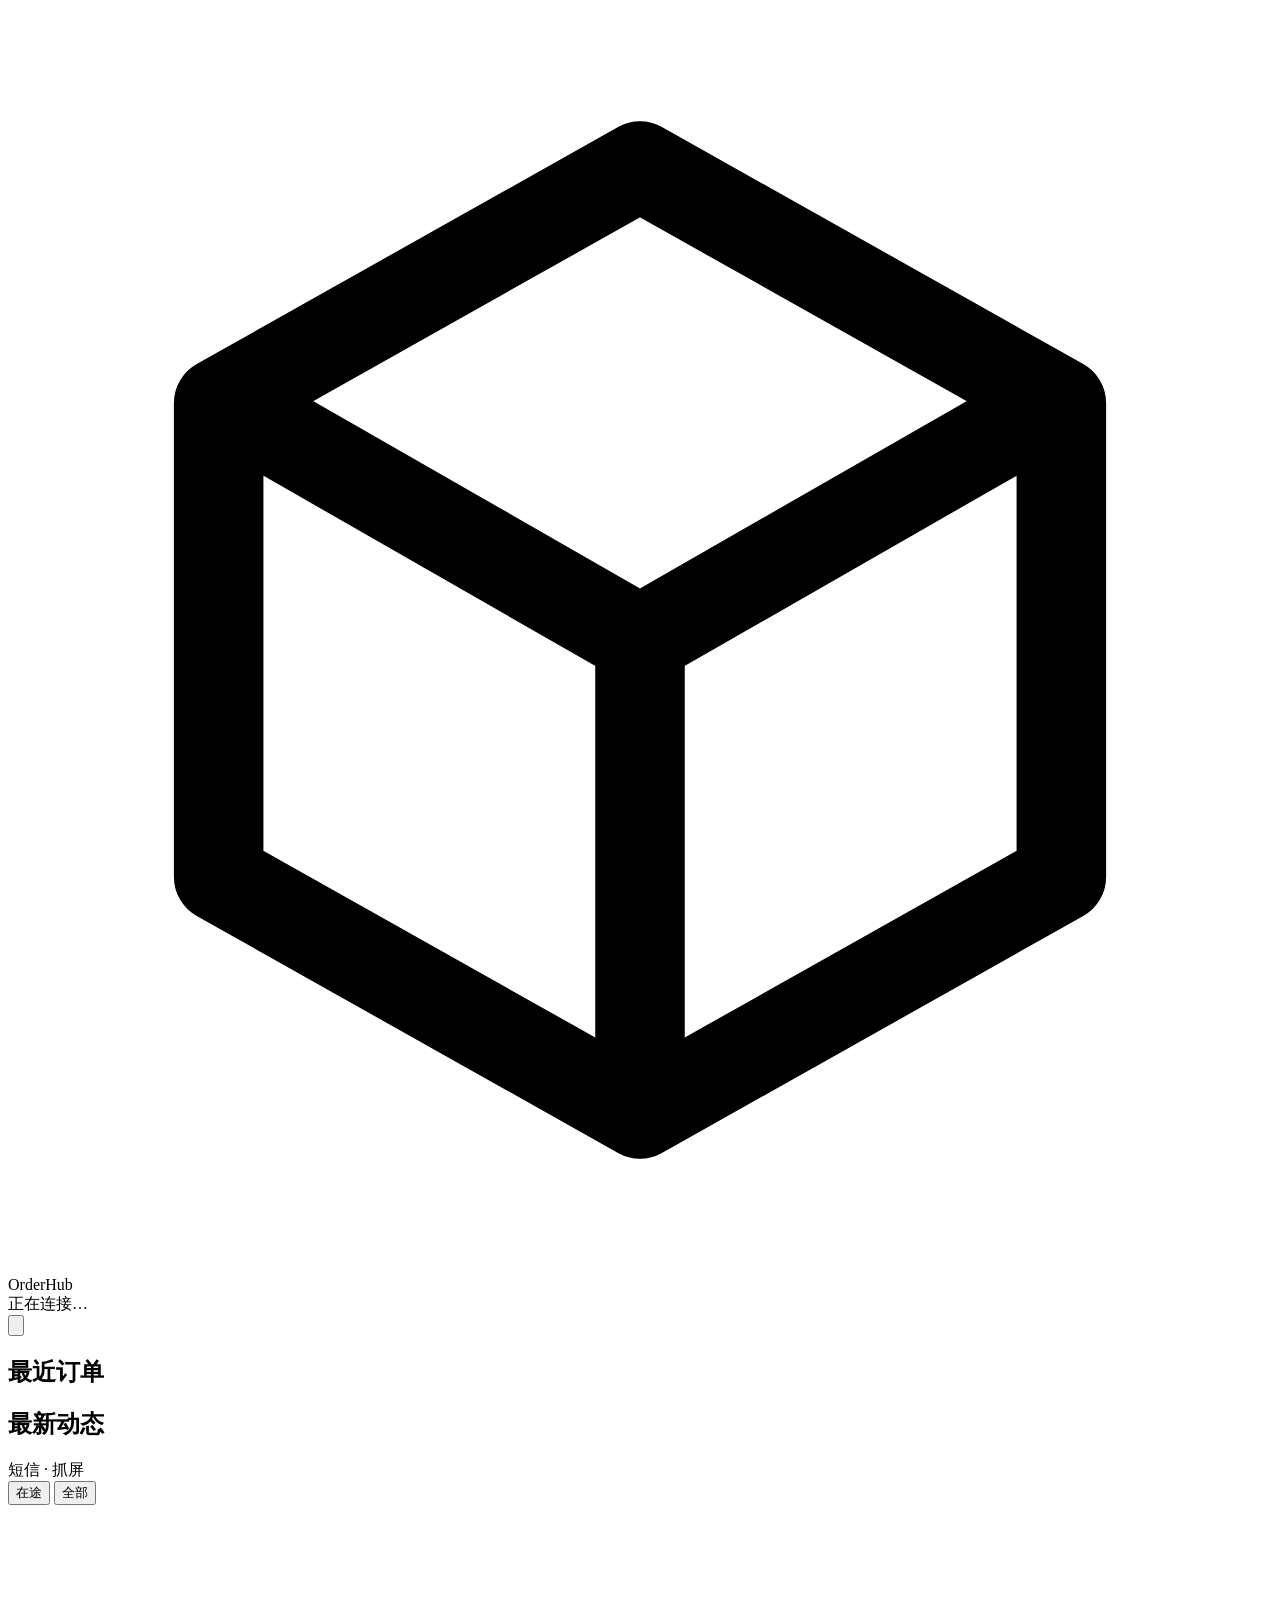
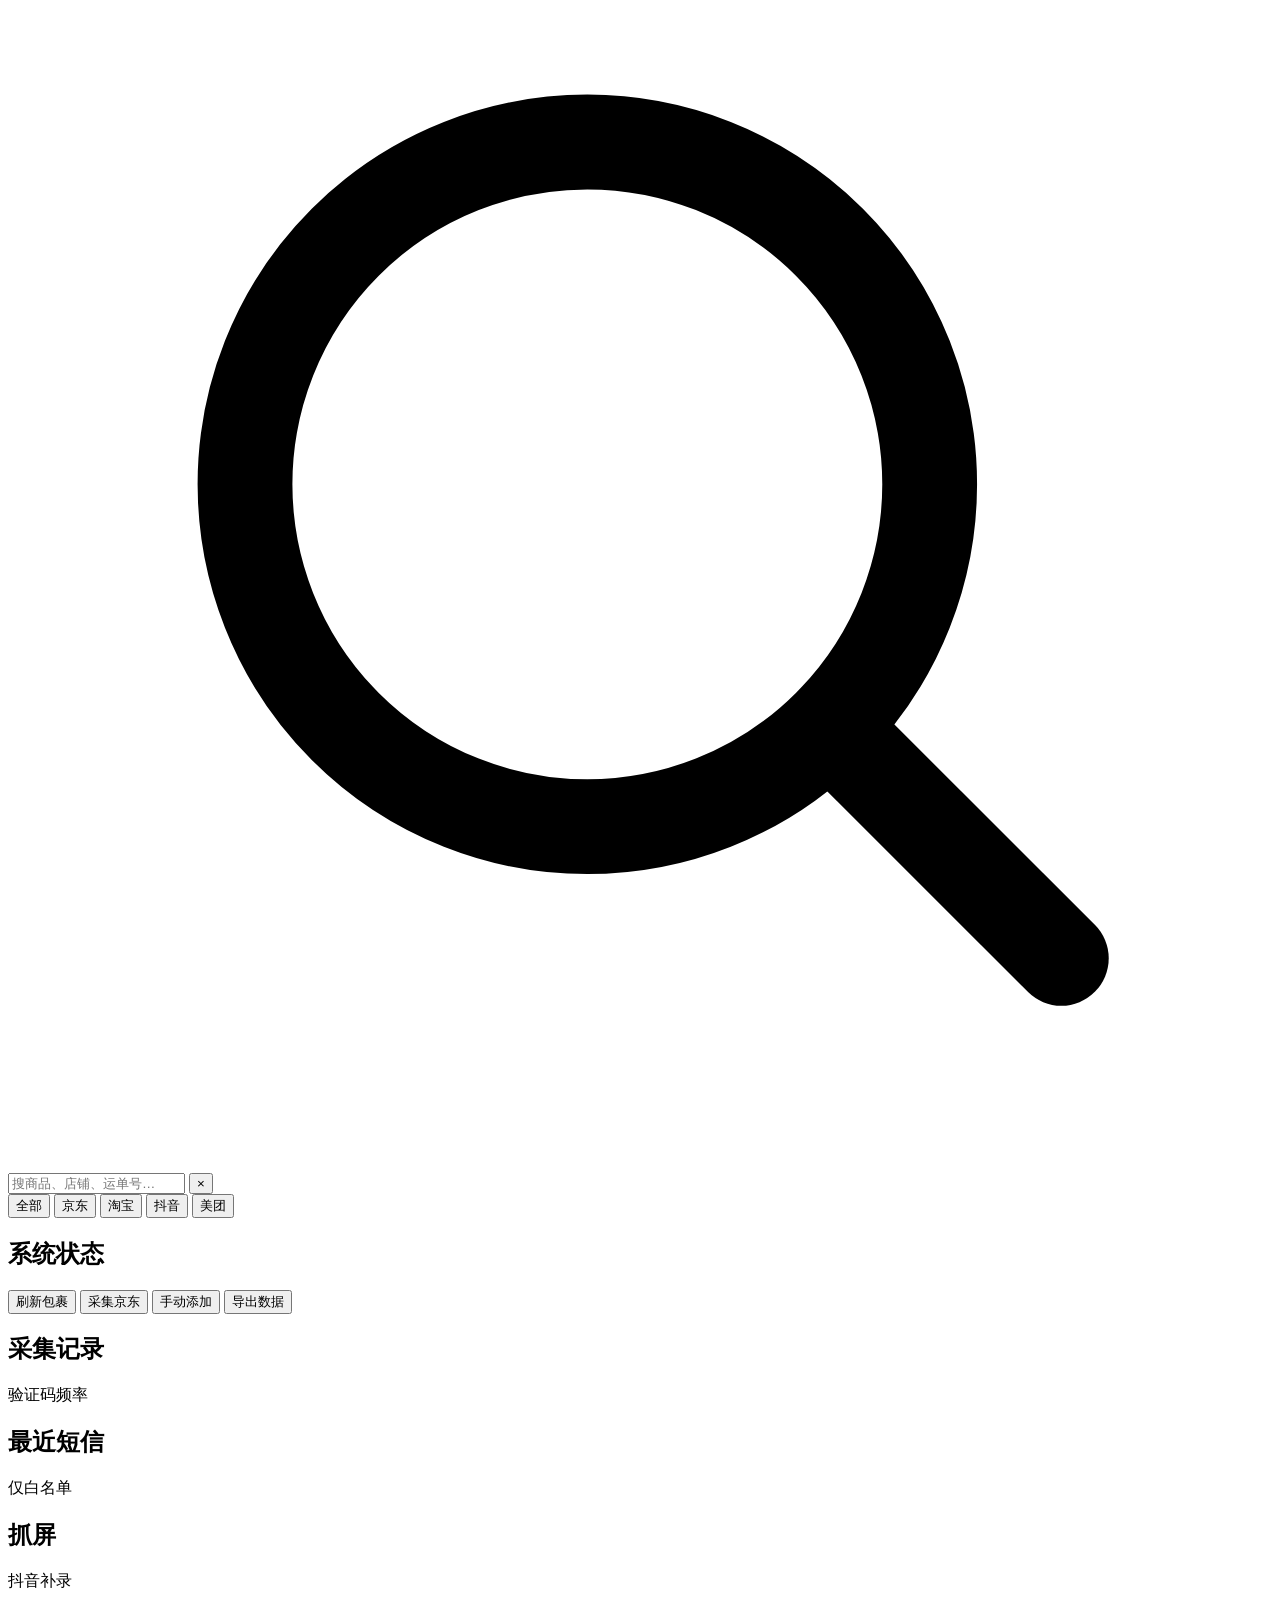
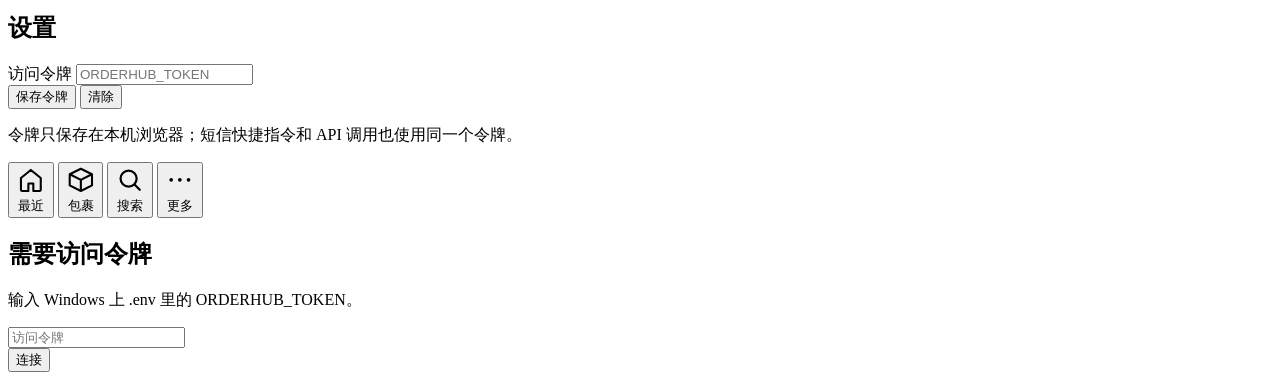
==== web/index.html @ 915c65e1 "Initial OrderHub MVP: SMS/parcel/order hub PWA with JD collector" ====
<!doctype html>
<html lang="zh-CN">
<head>
  <meta charset="utf-8">
  <meta name="viewport" content="width=device-width, initial-scale=1, viewport-fit=cover">
  <meta name="theme-color" content="#0f172a">
  <meta name="apple-mobile-web-app-capable" content="yes">
  <meta name="apple-mobile-web-app-status-bar-style" content="black-translucent">
  <meta name="apple-mobile-web-app-title" content="OrderHub">
  <title>OrderHub · 我的订单</title>
  <link rel="manifest" href="/manifest.webmanifest">
  <link rel="apple-touch-icon" href="/icons/apple-touch-icon.png">
  <link rel="icon" href="/icons/icon.svg" type="image/svg+xml">
  <link rel="stylesheet" href="/styles.css">
</head>
<body>
  <div class="app">
    <header class="topbar">
      <div class="brand">
        <div class="brand-mark" aria-hidden="true">
          <svg viewBox="0 0 24 24" fill="none"><path d="M4 7.5 12 3l8 4.5v9L12 21l-8-4.5v-9Z" stroke="currentColor" stroke-width="1.7" stroke-linejoin="round"/><path d="M4.5 7.7 12 12l7.5-4.3M12 12v8.6" stroke="currentColor" stroke-width="1.7" stroke-linejoin="round"/></svg>
        </div>
        <div>
          <div class="brand-title">OrderHub</div>
          <div class="brand-sub" id="brandSub">正在连接…</div>
        </div>
      </div>
      <button class="icon-btn" id="refreshBtn" title="刷新" aria-label="刷新">
        <svg viewBox="0 0 24 24" fill="none"><path d="M20 11a8 8 0 1 0-2.3 6.3M20 5v6h-6" stroke="currentColor" stroke-width="1.8" stroke-linecap="round" stroke-linejoin="round"/></svg>
      </button>
    </header>

    <main id="main">
      <section class="view" id="view-recent">
        <div class="summary-grid" id="summaryGrid"></div>
        <div class="section-head">
          <h2>最近订单</h2>
          <span class="muted" id="recentHint"></span>
        </div>
        <div id="recentList" class="list"></div>
        <div class="section-head spaced">
          <h2>最新动态</h2>
          <span class="muted">短信 · 抓屏</span>
        </div>
        <div id="recentActivity" class="timeline compact"></div>
      </section>

      <section class="view hidden" id="view-parcels">
        <div class="filter-row" id="parcelFilters">
          <button class="chip active" data-active="1">在途</button>
          <button class="chip" data-active="0">全部</button>
        </div>
        <div id="parcelList" class="list"></div>
      </section>

      <section class="view hidden" id="view-search">
        <div class="searchbox">
          <svg viewBox="0 0 24 24" fill="none" aria-hidden="true"><circle cx="11" cy="11" r="6.5" stroke="currentColor" stroke-width="1.8"/><path d="m16 16 4 4" stroke="currentColor" stroke-width="1.8" stroke-linecap="round"/></svg>
          <input id="searchInput" type="search" inputmode="search" autocomplete="off" placeholder="搜商品、店铺、运单号…">
          <button class="clear-btn hidden" id="clearSearch" aria-label="清空">×</button>
        </div>
        <div class="filter-row" id="platformFilters">
          <button class="chip active" data-platform="">全部</button>
          <button class="chip" data-platform="jd">京东</button>
          <button class="chip" data-platform="taobao">淘宝</button>
          <button class="chip" data-platform="douyin">抖音</button>
          <button class="chip" data-platform="meituan">美团</button>
        </div>
        <div id="searchMeta" class="muted search-meta"></div>
        <div id="searchList" class="list"></div>
      </section>

      <section class="view hidden" id="view-more">
        <div class="panel">
          <div class="panel-head">
            <h2>系统状态</h2>
            <span class="muted" id="versionText"></span>
          </div>
          <div id="healthGrid" class="health-grid"></div>
          <div class="button-row">
            <button class="btn" id="pollParcelsBtn">刷新包裹</button>
            <button class="btn" id="collectJdBtn">采集京东</button>
            <button class="btn" id="manualAddBtn">手动添加</button>
            <button class="btn" id="exportBtn">导出数据</button>
          </div>
        </div>

        <div class="panel">
          <div class="panel-head"><h2>采集记录</h2><span class="muted">验证码频率</span></div>
          <div id="runsList" class="runs"></div>
        </div>

        <div class="panel">
          <div class="panel-head"><h2>最近短信</h2><span class="muted">仅白名单</span></div>
          <div id="smsList" class="timeline"></div>
        </div>

        <div class="panel">
          <div class="panel-head"><h2>抓屏</h2><span class="muted">抖音补录</span></div>
          <div id="captureList" class="list compact-list"></div>
        </div>

        <div class="panel">
          <div class="panel-head"><h2>设置</h2></div>
          <label class="field">
            <span>访问令牌</span>
            <input id="tokenInput" type="password" autocomplete="off" placeholder="ORDERHUB_TOKEN">
          </label>
          <div class="button-row">
            <button class="btn" id="saveTokenBtn">保存令牌</button>
            <button class="btn ghost" id="clearTokenBtn">清除</button>
          </div>
          <p class="muted small">令牌只保存在本机浏览器；短信快捷指令和 API 调用也使用同一个令牌。</p>
        </div>
      </section>
    </main>

    <nav class="tabbar" aria-label="主导航">
      <button class="tab active" data-tab="recent">
        <svg viewBox="0 0 24 24" fill="none"><path d="M4 10.5 12 4l8 6.5V20a1 1 0 0 1-1 1h-5v-6H10v6H5a1 1 0 0 1-1-1v-9.5Z" stroke="currentColor" stroke-width="1.7" stroke-linejoin="round"/></svg>
        <span>最近</span>
      </button>
      <button class="tab" data-tab="parcels">
        <svg viewBox="0 0 24 24" fill="none"><path d="M3 7.5 12 3l9 4.5v9L12 21l-9-4.5v-9Z" stroke="currentColor" stroke-width="1.7" stroke-linejoin="round"/><path d="M3.5 7.7 12 12l8.5-4.3M12 12v9" stroke="currentColor" stroke-width="1.7" stroke-linejoin="round"/></svg>
        <span>包裹</span>
      </button>
      <button class="tab" data-tab="search">
        <svg viewBox="0 0 24 24" fill="none"><circle cx="11" cy="11" r="6.5" stroke="currentColor" stroke-width="1.8"/><path d="m16 16 4 4" stroke="currentColor" stroke-width="1.8" stroke-linecap="round"/></svg>
        <span>搜索</span>
      </button>
      <button class="tab" data-tab="more">
        <svg viewBox="0 0 24 24" fill="none"><circle cx="5" cy="12" r="1.5" fill="currentColor"/><circle cx="12" cy="12" r="1.5" fill="currentColor"/><circle cx="19" cy="12" r="1.5" fill="currentColor"/></svg>
        <span>更多</span>
      </button>
    </nav>
  </div>

  <div class="sheet-backdrop hidden" id="sheetBackdrop"></div>
  <aside class="sheet hidden" id="sheet" role="dialog" aria-modal="true">
    <div class="sheet-handle"></div>
    <div id="sheetContent"></div>
  </aside>

  <div class="modal-backdrop hidden" id="tokenBackdrop">
    <div class="modal">
      <h2>需要访问令牌</h2>
      <p class="muted">输入 Windows 上 .env 里的 ORDERHUB_TOKEN。</p>
      <input id="tokenModalInput" type="password" autocomplete="off" placeholder="访问令牌">
      <div class="button-row">
        <button class="btn" id="tokenModalSave">连接</button>
      </div>
    </div>
  </div>

  <div class="toast hidden" id="toast"></div>
  <script src="/app.js"></script>
</body>
</html>
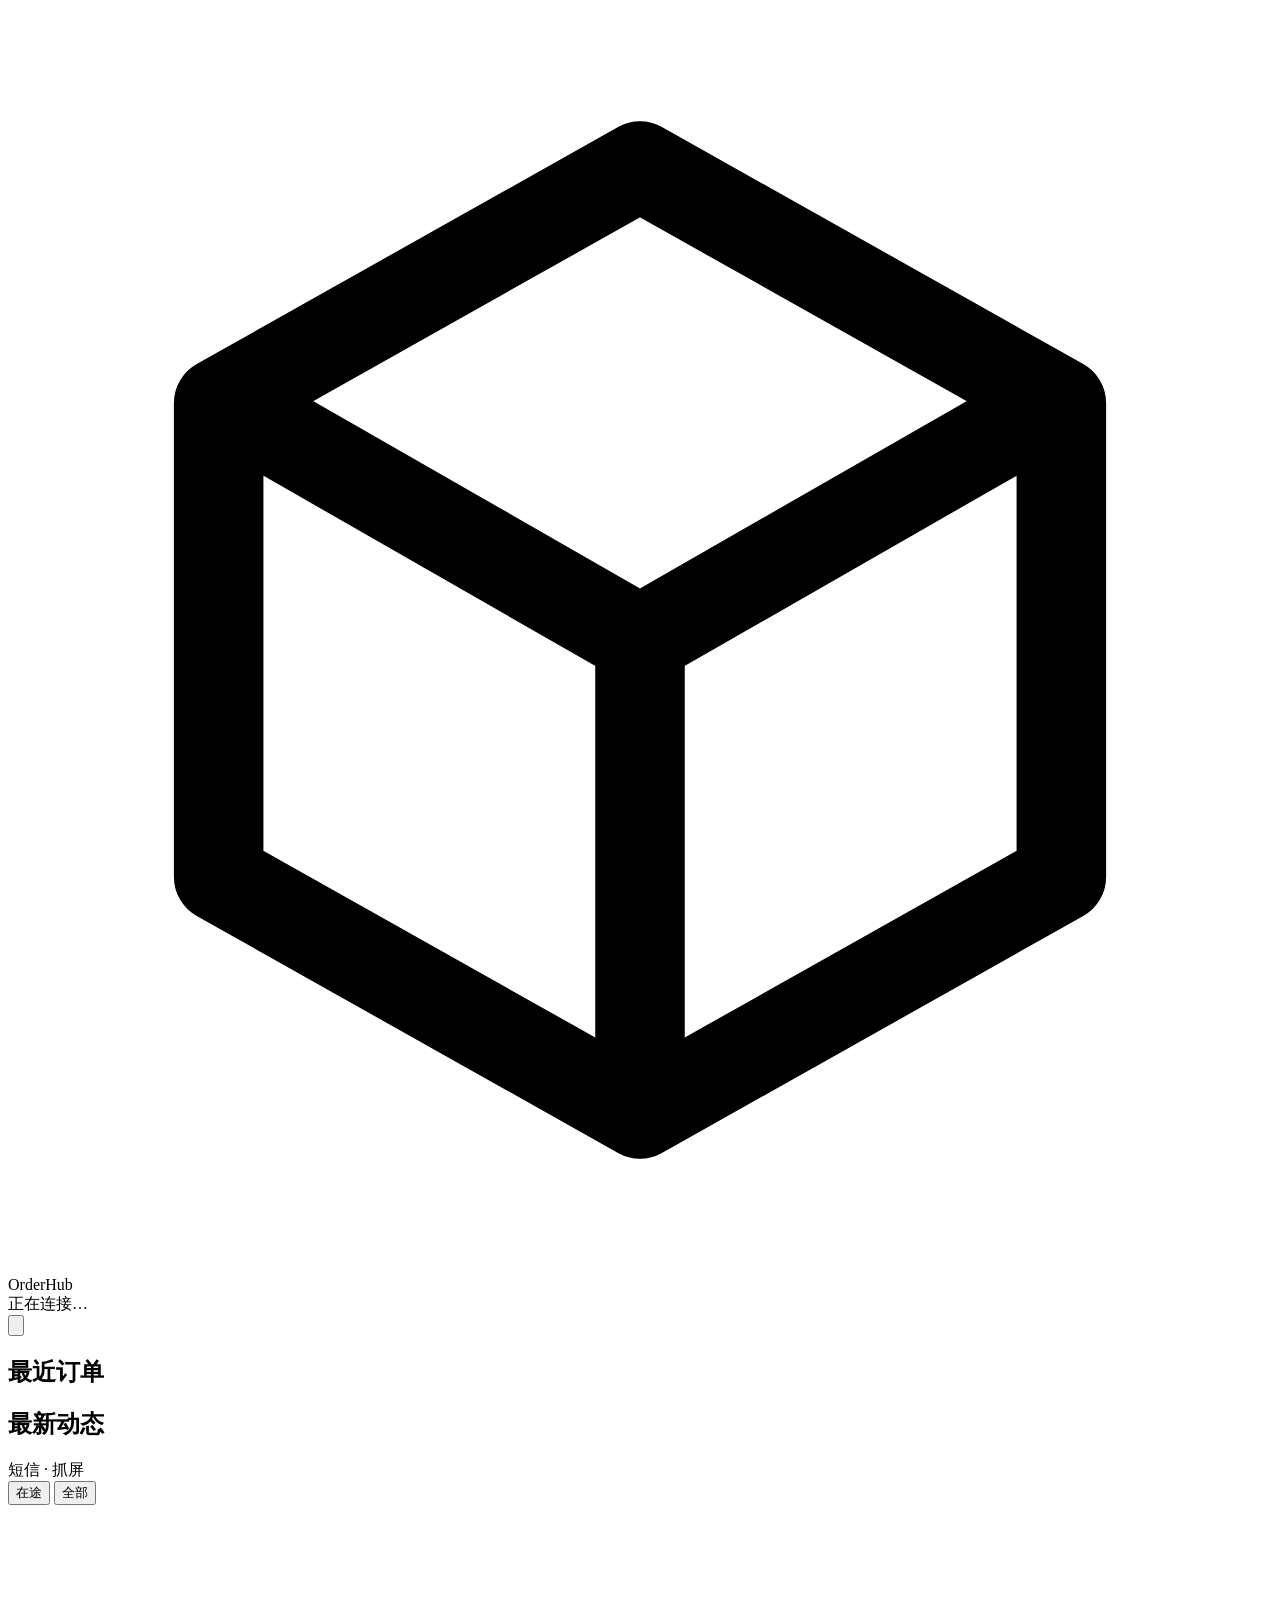
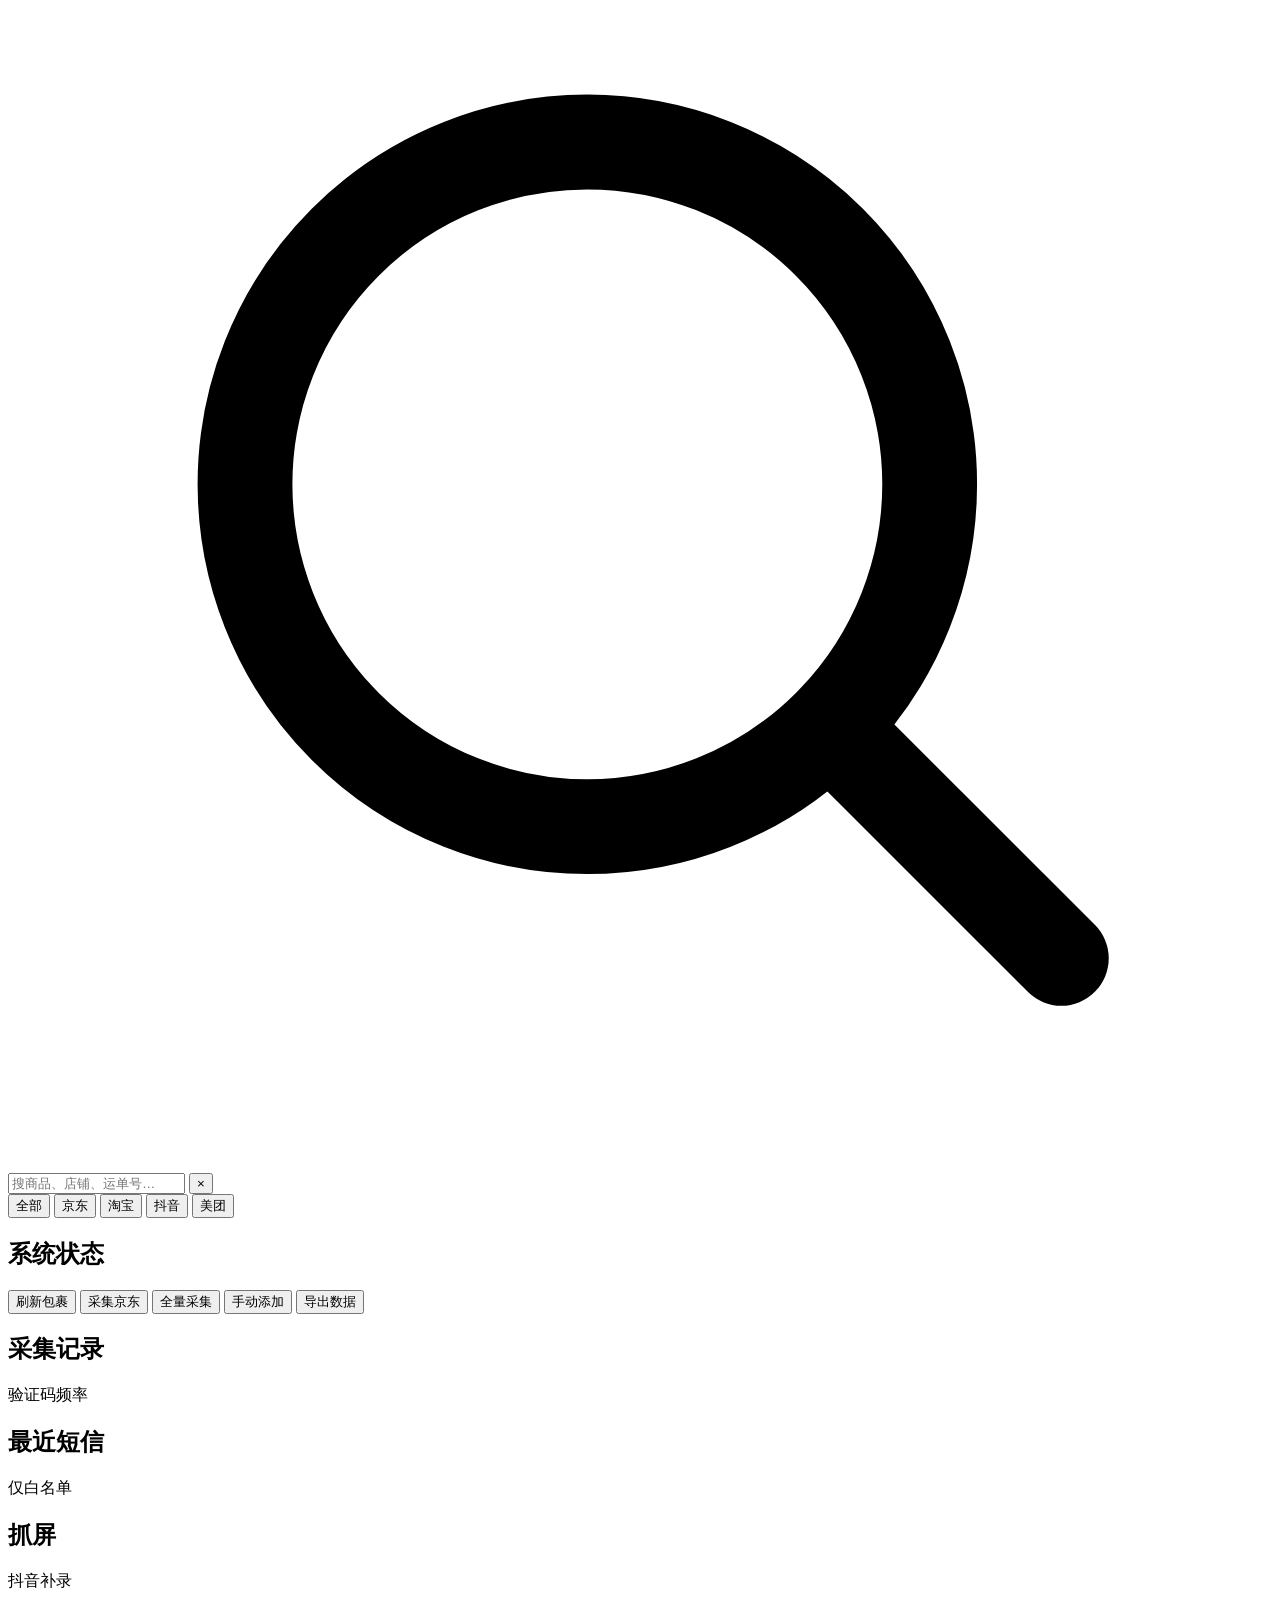
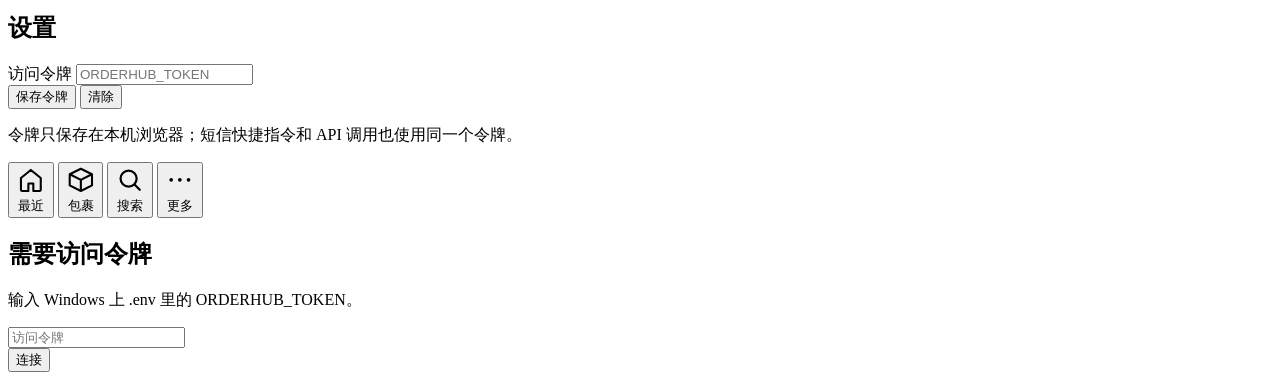
==== commit 57f53aa8: "feat(web): product thumbnails, order detail link and readable logistics - Order cards and the detail" ====
--- a/web/index.html
+++ b/web/index.html
@@ -56,7 +56,10 @@
       <section class="view hidden" id="view-search">
         <div class="searchbox">
           <svg viewBox="0 0 24 24" fill="none" aria-hidden="true"><circle cx="11" cy="11" r="6.5" stroke="currentColor" stroke-width="1.8"/><path d="m16 16 4 4" stroke="currentColor" stroke-width="1.8" stroke-linecap="round"/></svg>
-          <input id="searchInput" type="search" inputmode="search" autocomplete="off" placeholder="搜商品、店铺、运单号…">
+          <input id="searchInput" type="text" inputmode="search" enterkeyhint="search"
+                 name="orderhub-q" autocomplete="off" autocorrect="off"
+                 autocapitalize="none" spellcheck="false"
+                 placeholder="搜商品、店铺、运单号…">
           <button class="clear-btn hidden" id="clearSearch" aria-label="清空">×</button>
         </div>
         <div class="filter-row" id="platformFilters">
@@ -80,6 +83,7 @@
           <div class="button-row">
             <button class="btn" id="pollParcelsBtn">刷新包裹</button>
             <button class="btn" id="collectJdBtn">采集京东</button>
+            <button class="btn" id="collectJdFullBtn">全量采集</button>
             <button class="btn" id="manualAddBtn">手动添加</button>
             <button class="btn" id="exportBtn">导出数据</button>
           </div>
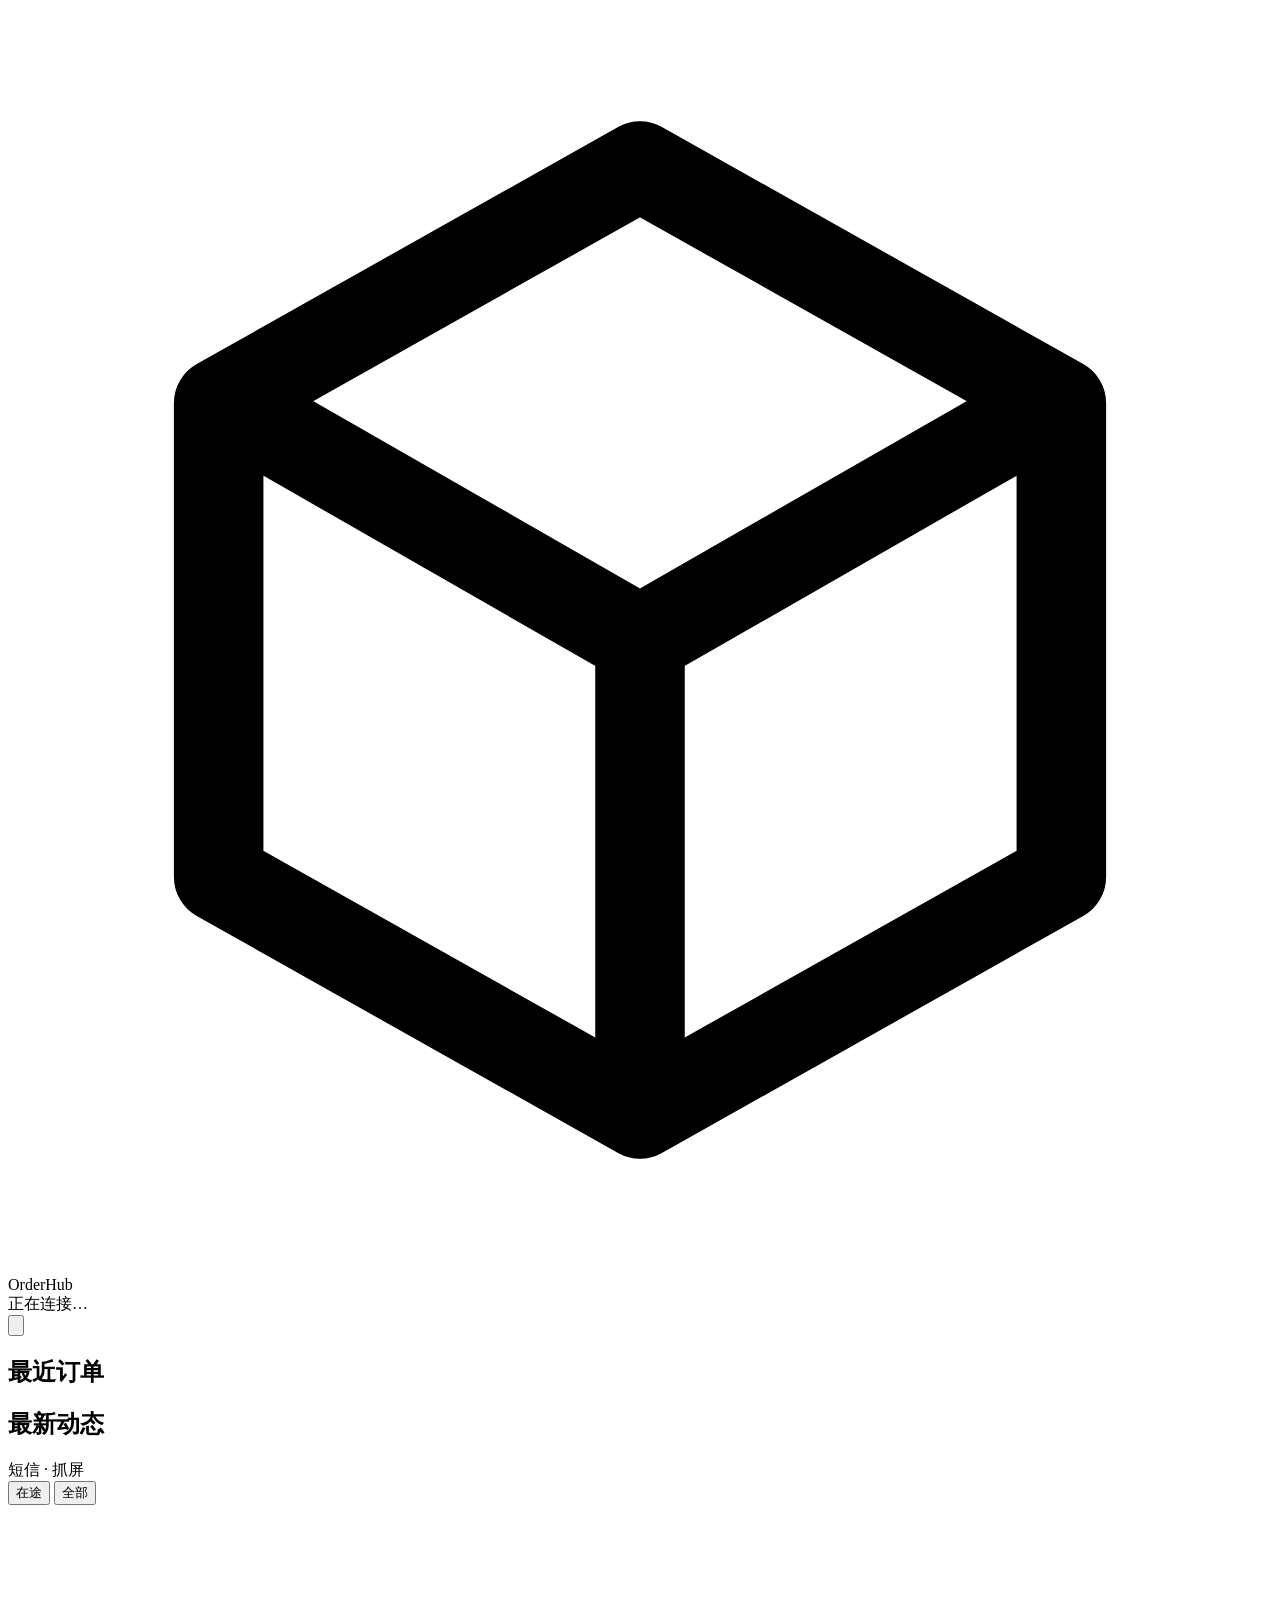
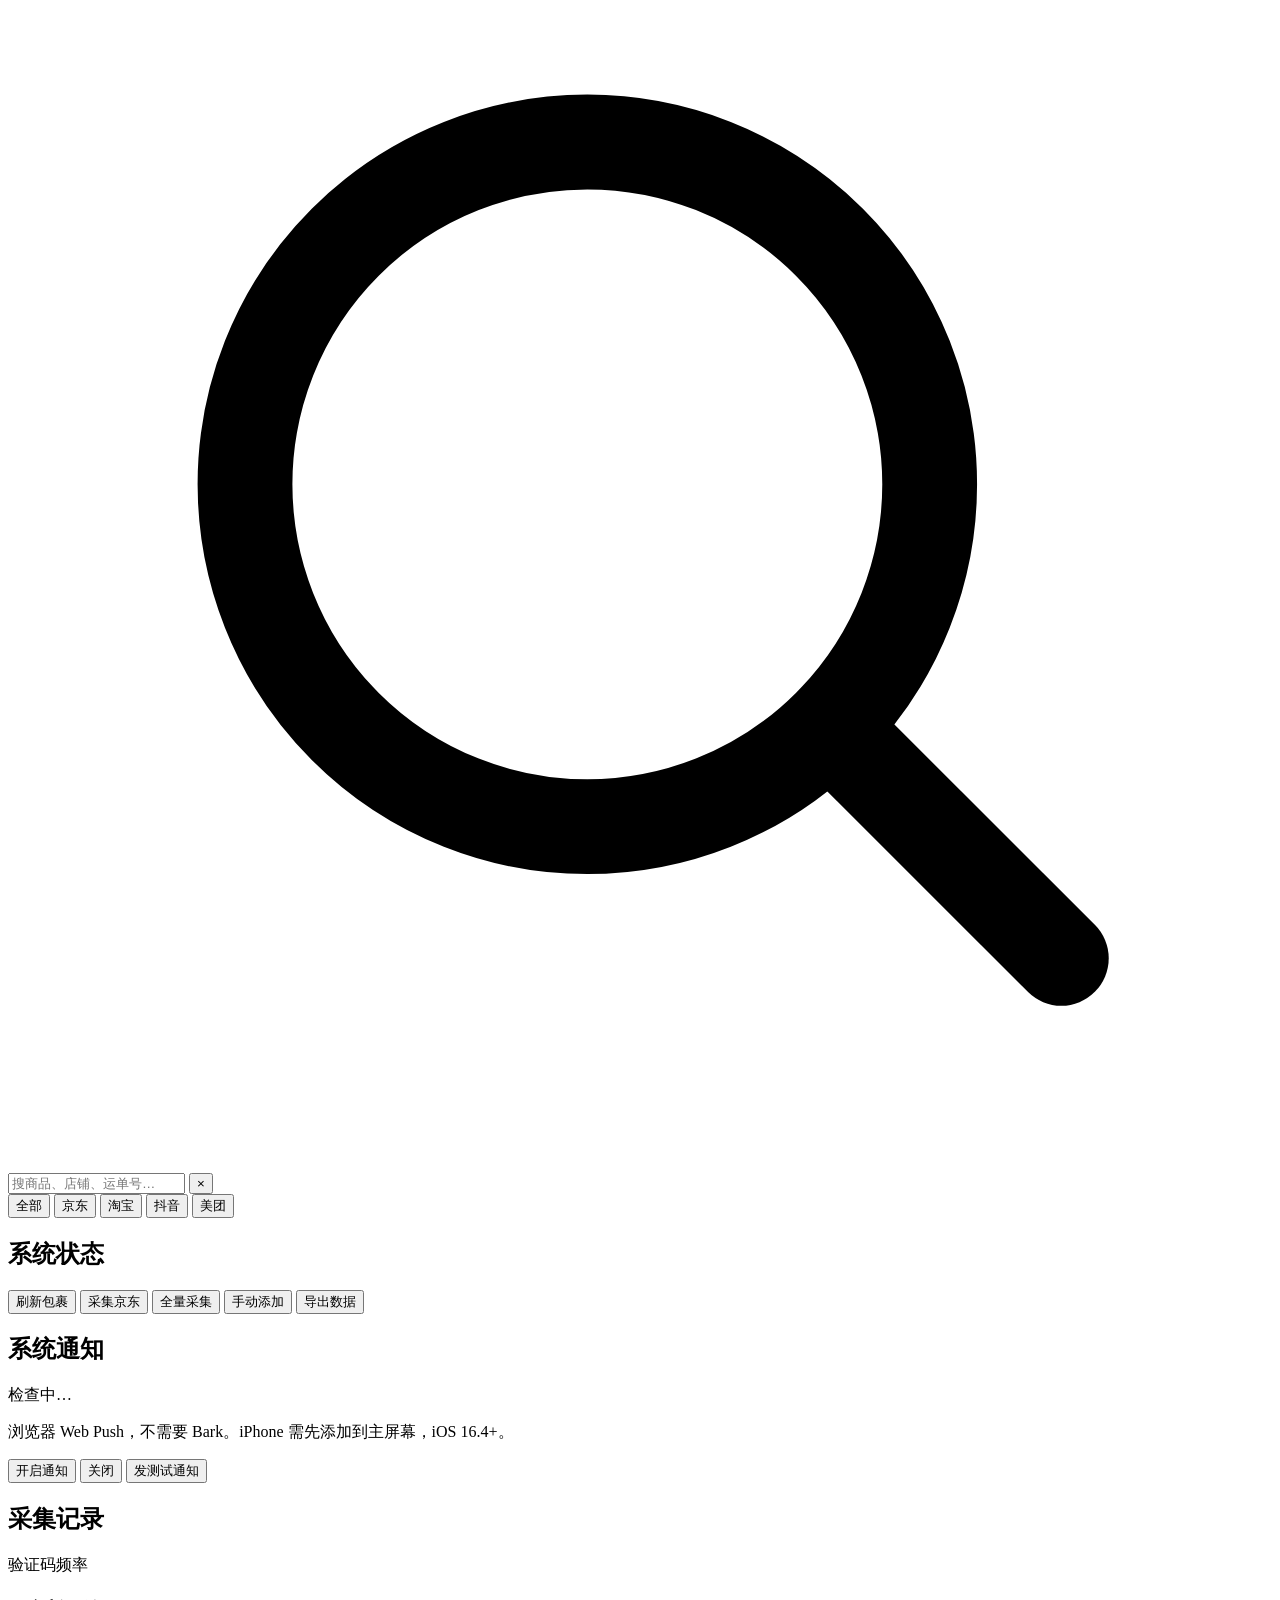
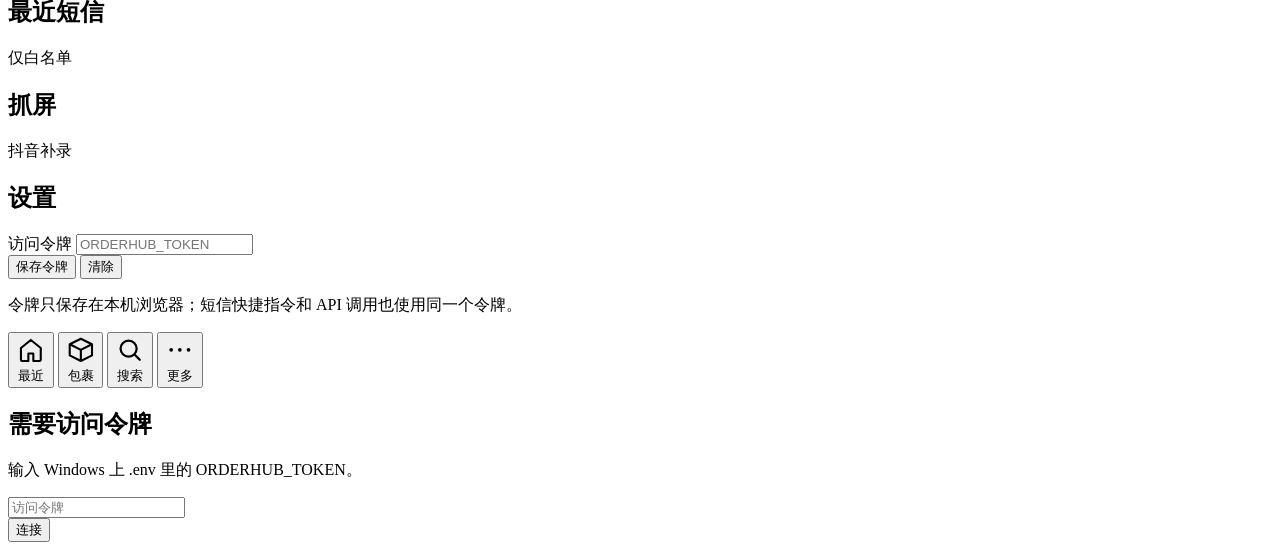
==== commit f0a00c60: "feat(push): browser Web Push, remove Bark" ====
--- a/web/index.html
+++ b/web/index.html
@@ -90,6 +90,16 @@
         </div>
 
         <div class="panel">
+          <div class="panel-head"><h2>系统通知</h2><span class="muted" id="pushState">检查中…</span></div>
+          <p class="muted small">浏览器 Web Push，不需要 Bark。iPhone 需先添加到主屏幕，iOS 16.4+。</p>
+          <div class="button-row">
+            <button class="btn" id="enablePushBtn">开启通知</button>
+            <button class="btn ghost" id="disablePushBtn">关闭</button>
+            <button class="btn ghost" id="testPushBtn">发测试通知</button>
+          </div>
+        </div>
+
+        <div class="panel">
           <div class="panel-head"><h2>采集记录</h2><span class="muted">验证码频率</span></div>
           <div id="runsList" class="runs"></div>
         </div>
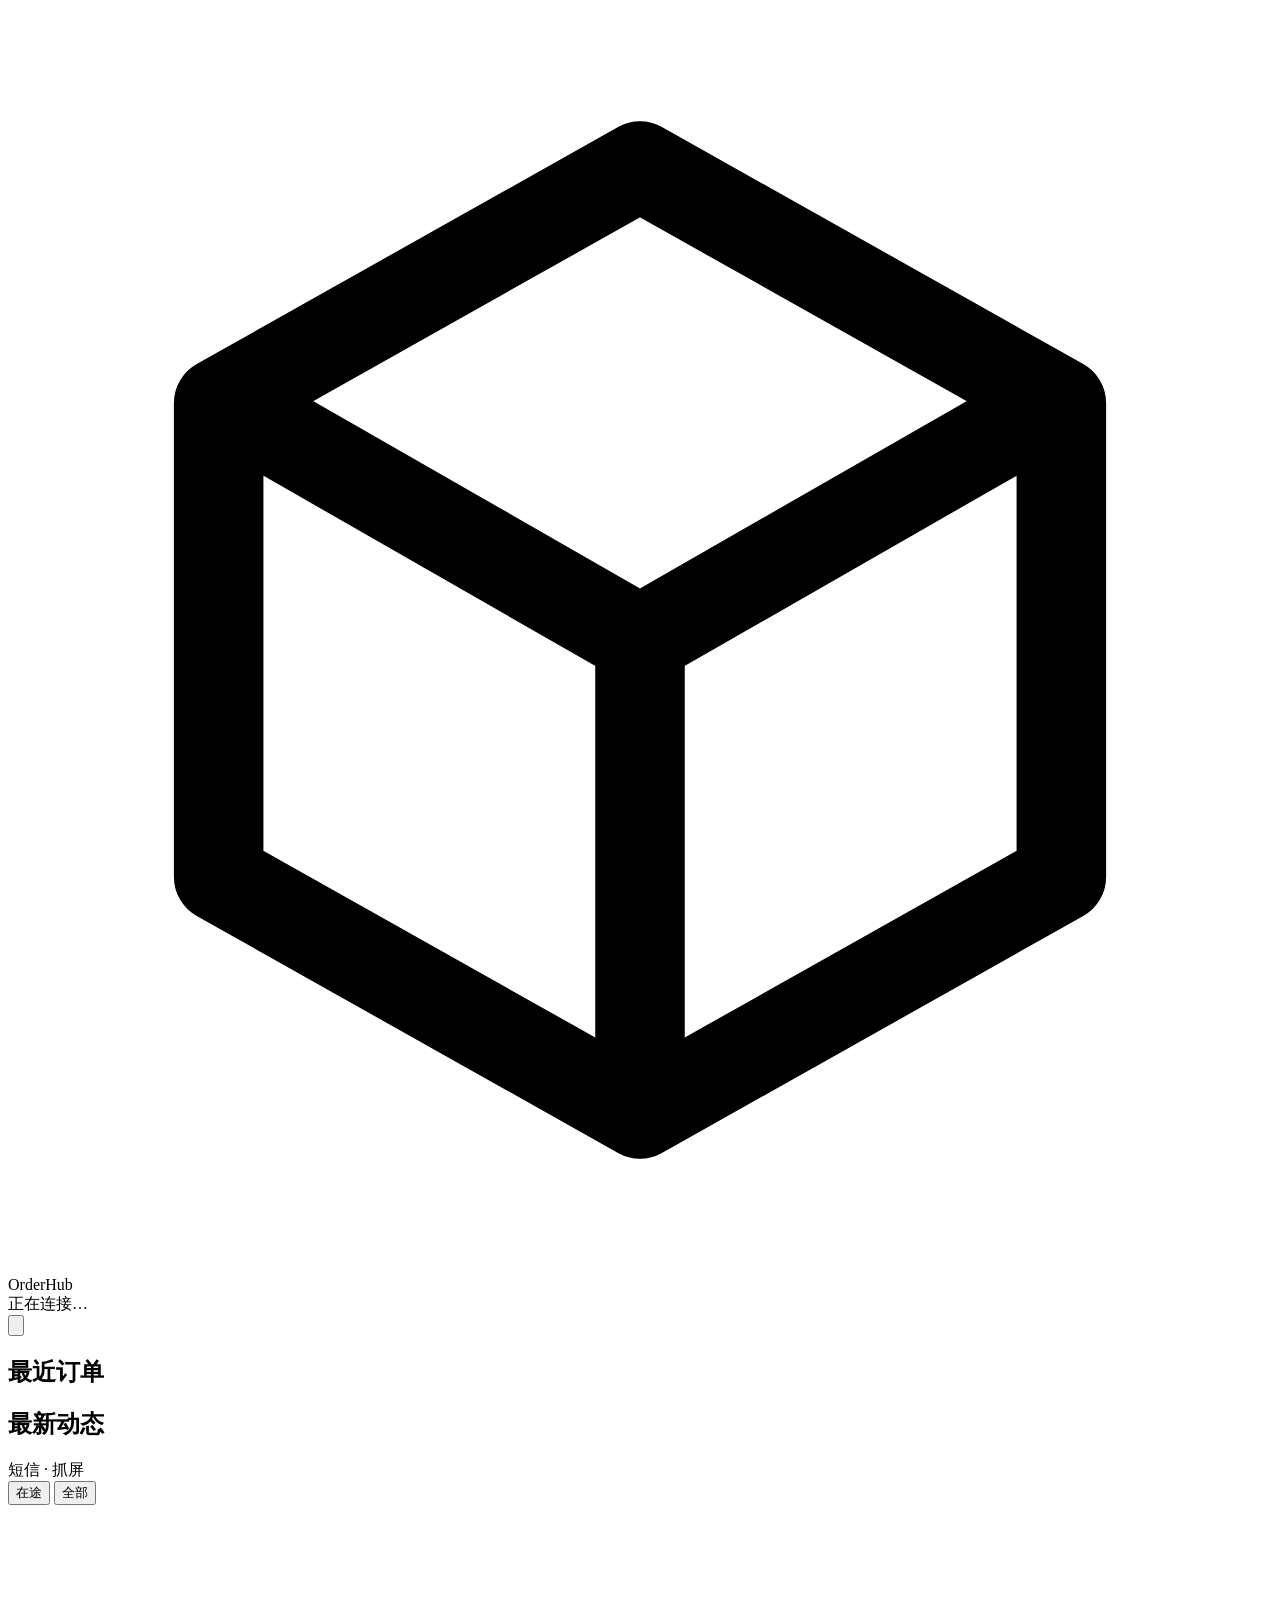
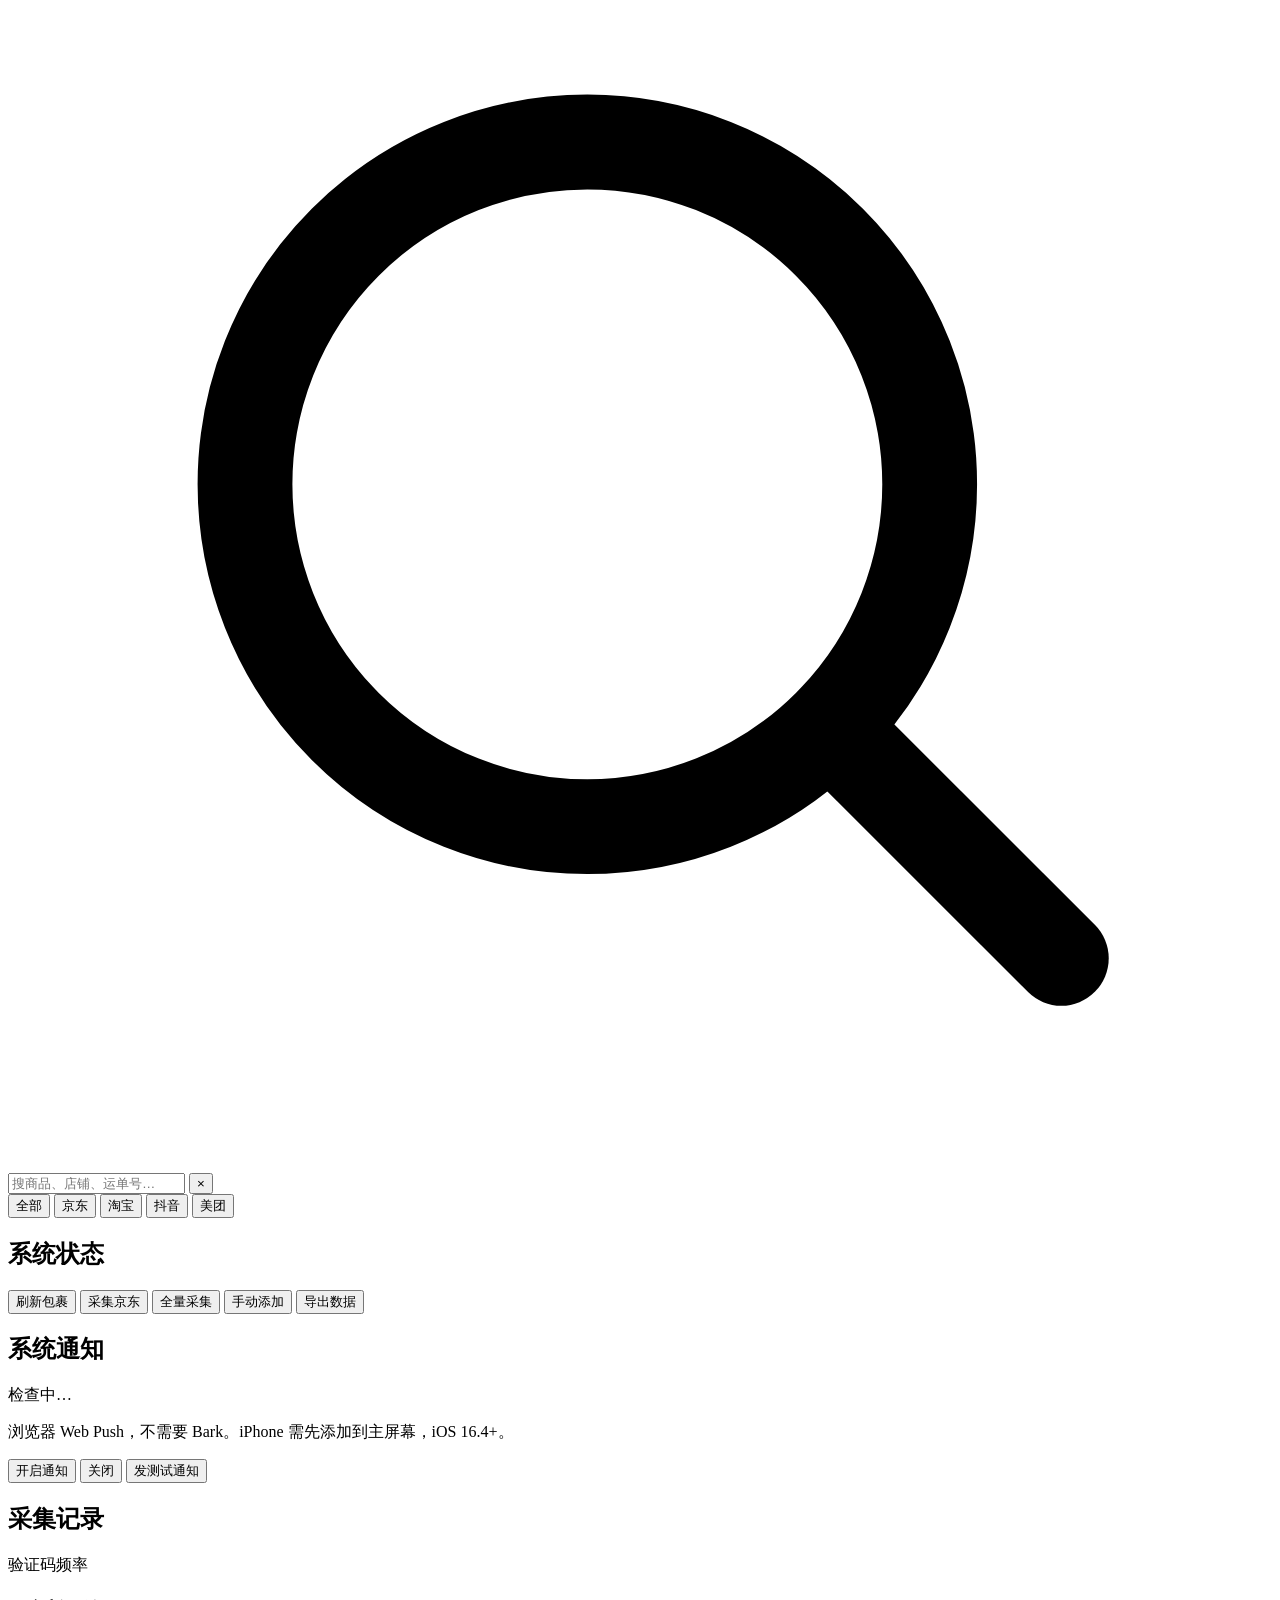
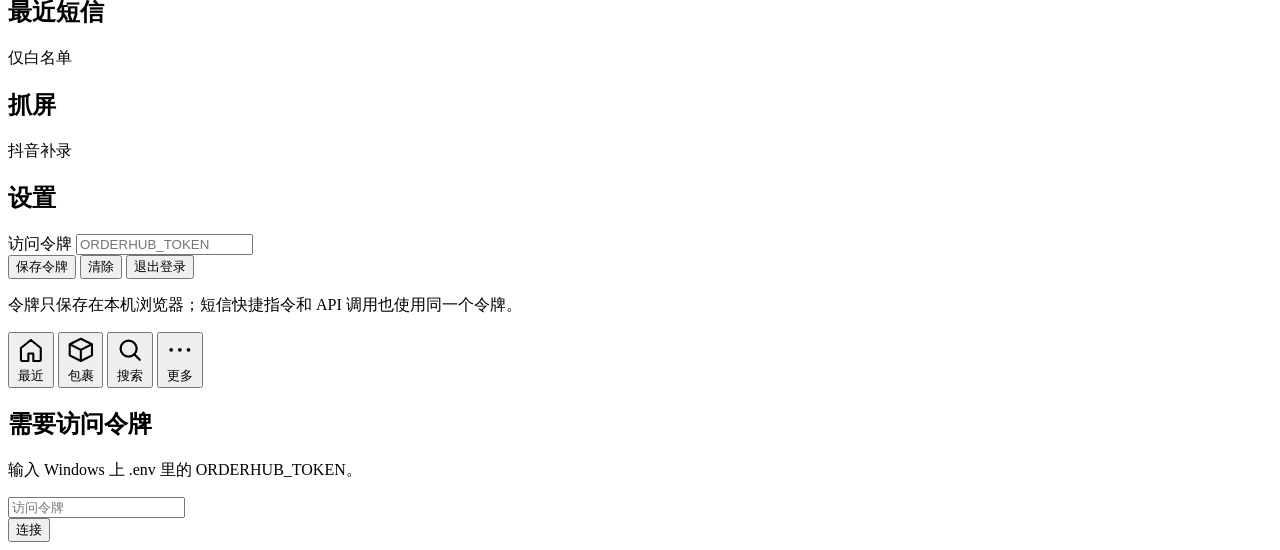
==== commit 65708067: "feat(web): logout and agent cursor" ====
--- a/web/index.html
+++ b/web/index.html
@@ -123,6 +123,7 @@
           <div class="button-row">
             <button class="btn" id="saveTokenBtn">保存令牌</button>
             <button class="btn ghost" id="clearTokenBtn">清除</button>
+            <button class="btn ghost" id="logoutBtn">退出登录</button>
           </div>
           <p class="muted small">令牌只保存在本机浏览器；短信快捷指令和 API 调用也使用同一个令牌。</p>
         </div>
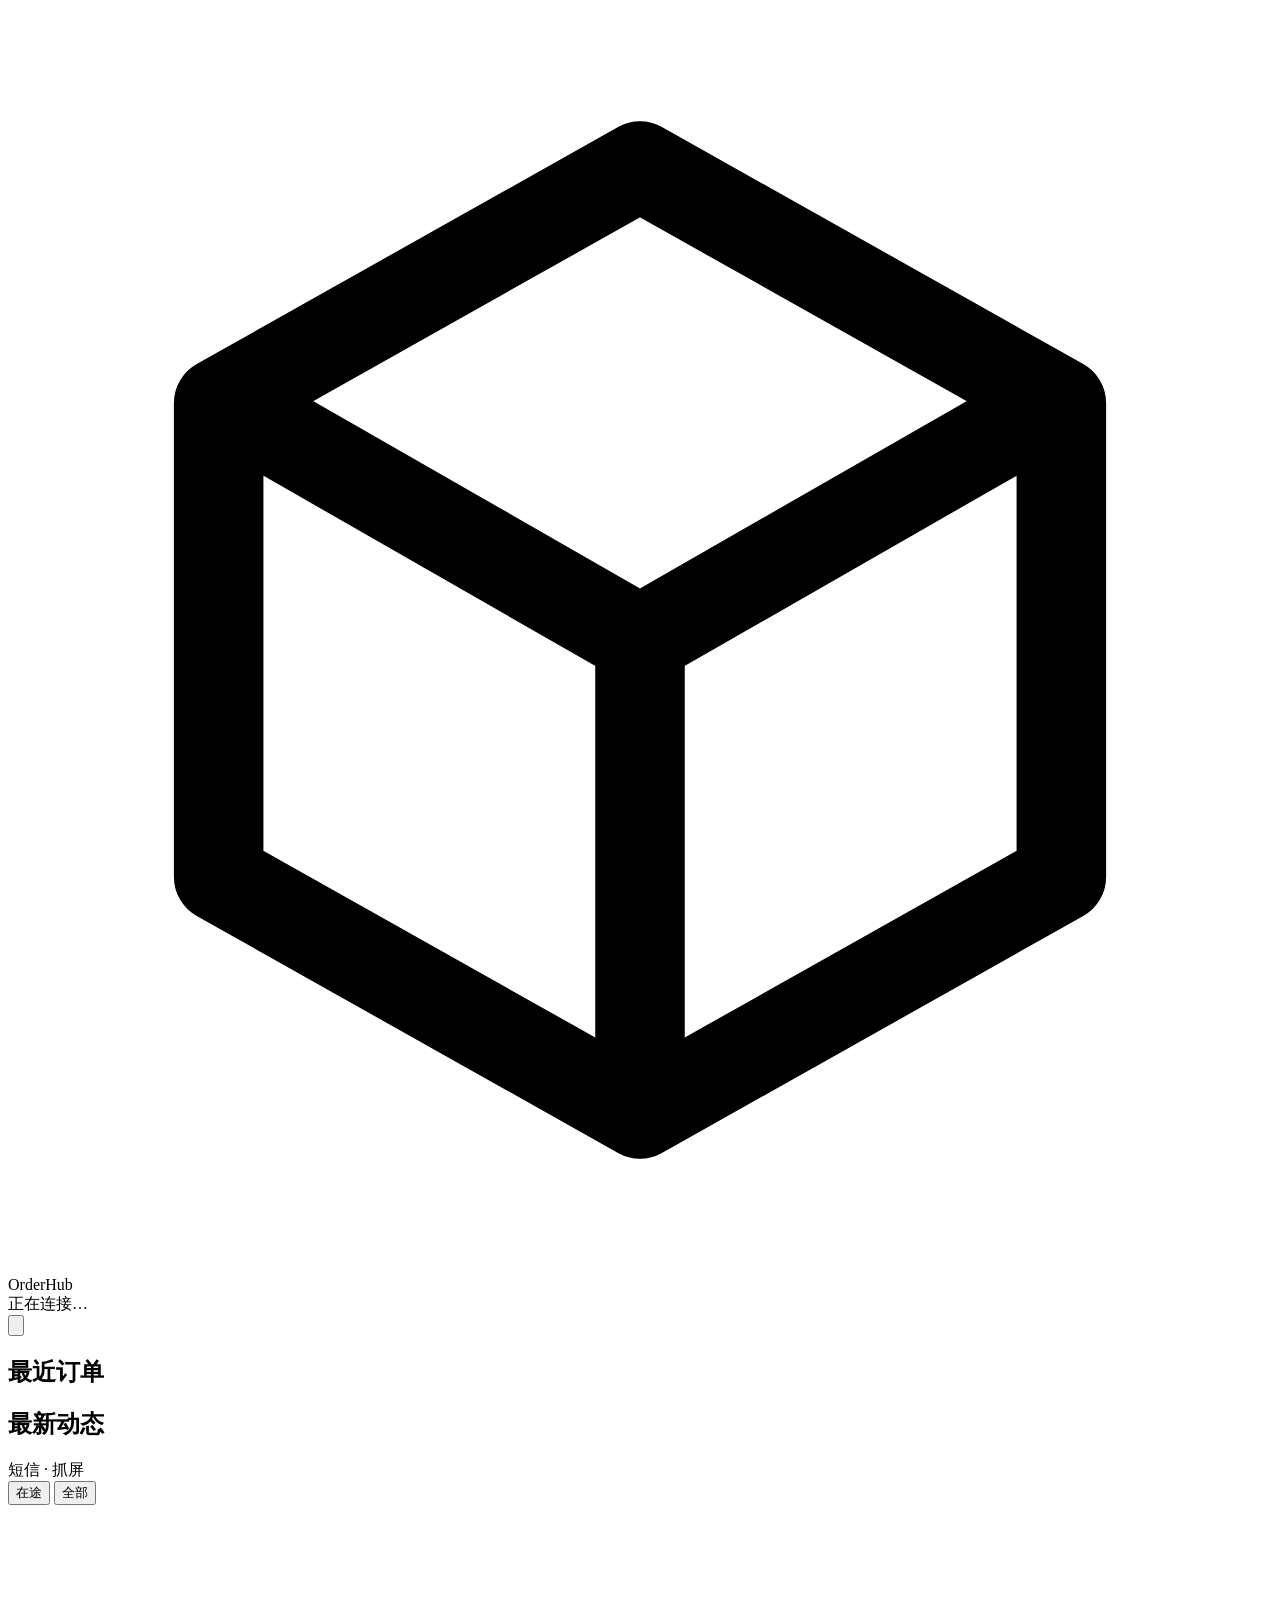
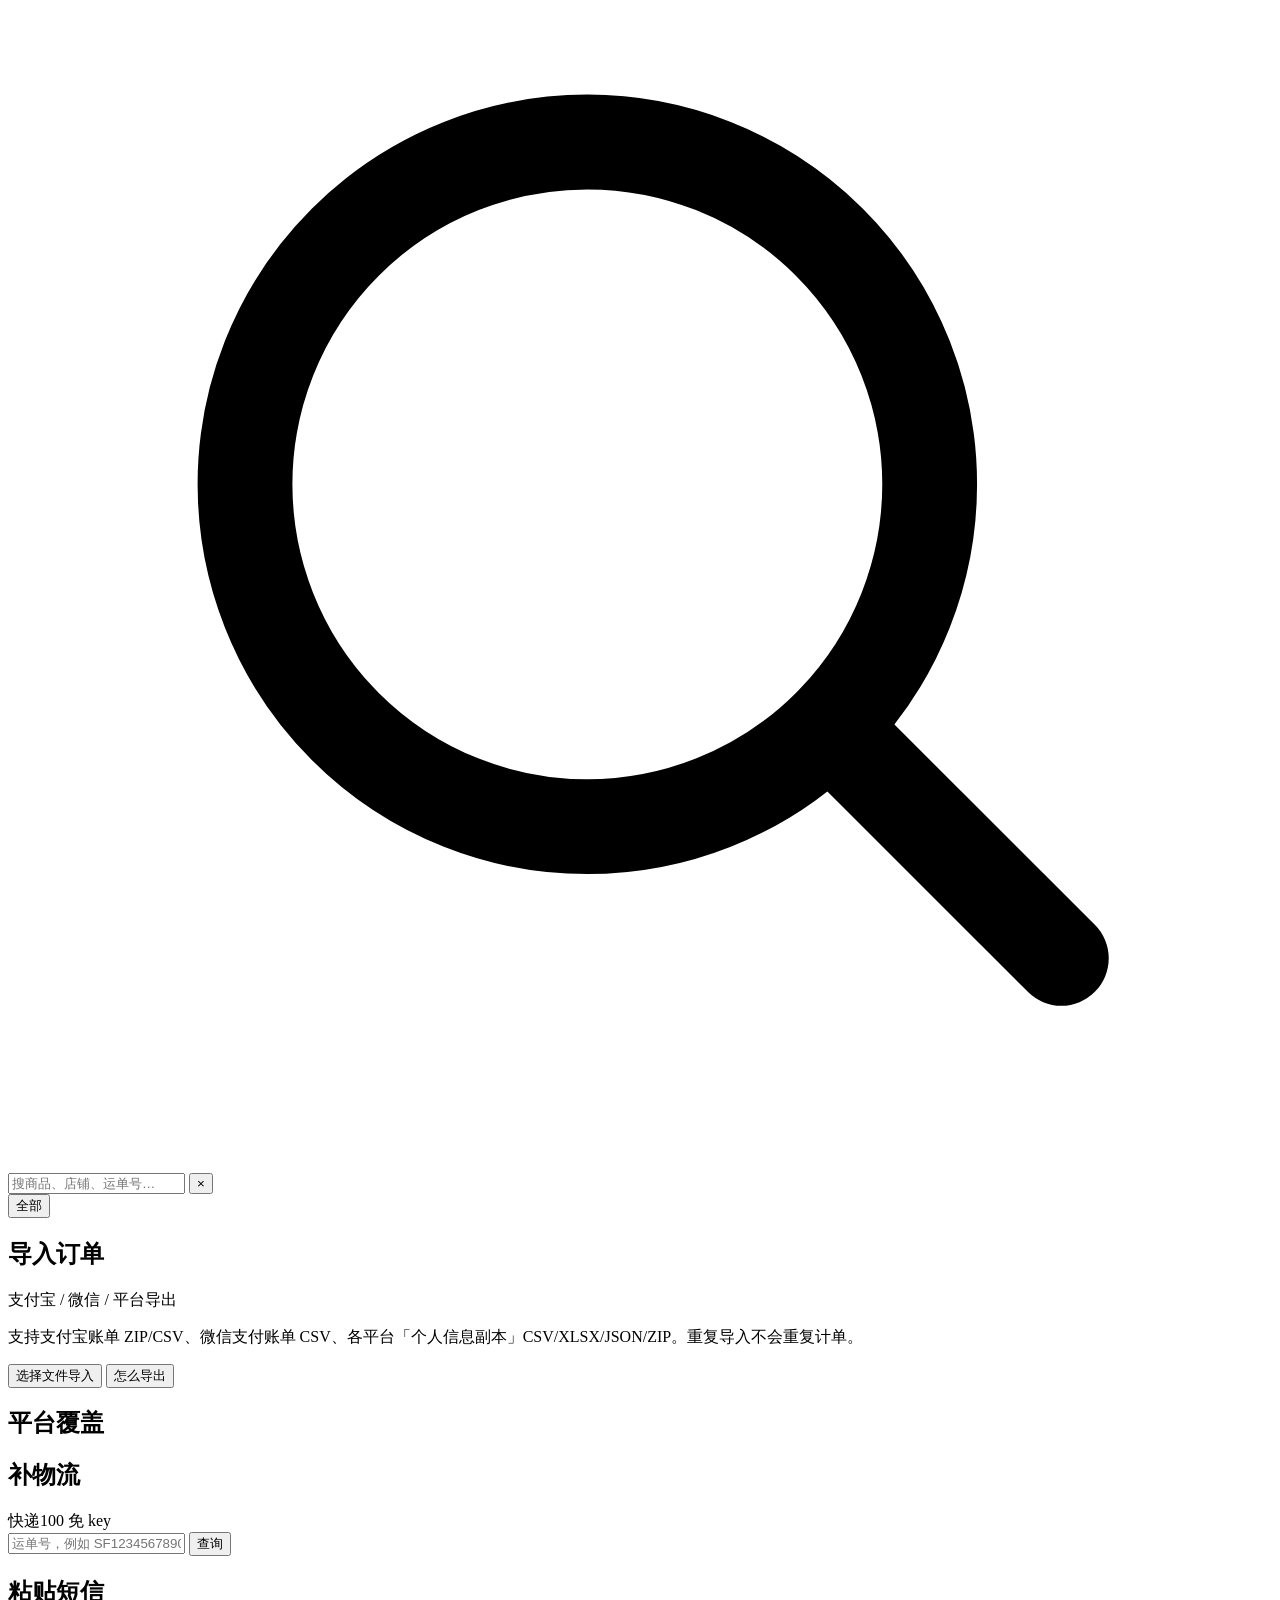
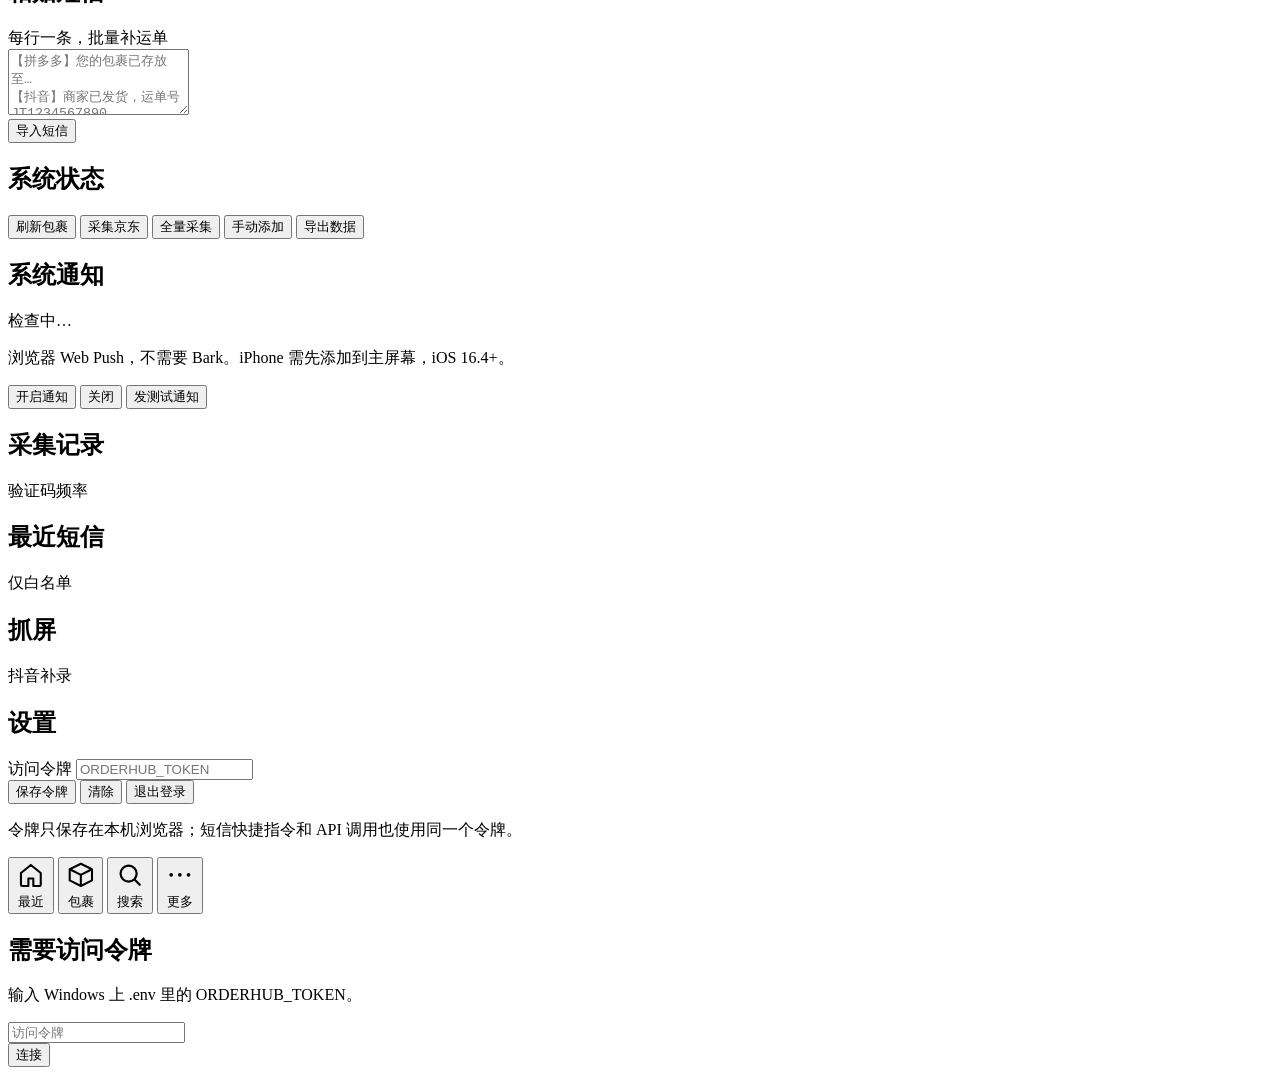
==== commit 65ea60dd: "feat(import): multi-platform orders from Alipay/WeChat bills and platform exports - platform registr" ====
--- a/web/index.html
+++ b/web/index.html
@@ -33,6 +33,7 @@
     <main id="main">
       <section class="view" id="view-recent">
         <div class="summary-grid" id="summaryGrid"></div>
+        <div class="filter-row" id="recentPlatforms"></div>
         <div class="section-head">
           <h2>最近订单</h2>
           <span class="muted" id="recentHint"></span>
@@ -64,16 +65,49 @@
         </div>
         <div class="filter-row" id="platformFilters">
           <button class="chip active" data-platform="">全部</button>
-          <button class="chip" data-platform="jd">京东</button>
-          <button class="chip" data-platform="taobao">淘宝</button>
-          <button class="chip" data-platform="douyin">抖音</button>
-          <button class="chip" data-platform="meituan">美团</button>
         </div>
         <div id="searchMeta" class="muted search-meta"></div>
         <div id="searchList" class="list"></div>
       </section>
 
       <section class="view hidden" id="view-more">
+        <div class="panel">
+          <div class="panel-head">
+            <h2>导入订单</h2>
+            <span class="muted" id="importState">支付宝 / 微信 / 平台导出</span>
+          </div>
+          <p class="muted small">支持支付宝账单 ZIP/CSV、微信支付账单 CSV、各平台「个人信息副本」CSV/XLSX/JSON/ZIP。重复导入不会重复计单。</p>
+          <input type="file" id="importFile" accept=".csv,.zip,.xlsx,.json,.txt" hidden>
+          <div class="button-row">
+            <button class="btn primary" id="importBtn">选择文件导入</button>
+            <button class="btn ghost" id="importHelpBtn">怎么导出</button>
+          </div>
+          <div id="importResult" class="import-result hidden"></div>
+        </div>
+
+        <div class="panel">
+          <div class="panel-head">
+            <h2>平台覆盖</h2>
+            <span class="muted" id="platformCount"></span>
+          </div>
+          <div id="platformList" class="platform-list"></div>
+        </div>
+
+        <div class="panel">
+          <div class="panel-head"><h2>补物流</h2><span class="muted">快递100 免 key</span></div>
+          <div class="button-row">
+            <input id="trackingInput" placeholder="运单号，例如 SF1234567890123" autocomplete="off">
+            <button class="btn" id="trackingBtn">查询</button>
+          </div>
+          <div id="trackingResult" class="muted small"></div>
+        </div>
+
+        <div class="panel">
+          <div class="panel-head"><h2>粘贴短信</h2><span class="muted">每行一条，批量补运单</span></div>
+          <textarea id="smsBulkInput" rows="4" placeholder="【拼多多】您的包裹已存放至…&#10;【抖音】商家已发货，运单号 JT1234567890"></textarea>
+          <div class="button-row"><button class="btn" id="smsBulkBtn">导入短信</button></div>
+        </div>
+
         <div class="panel">
           <div class="panel-head">
             <h2>系统状态</h2>
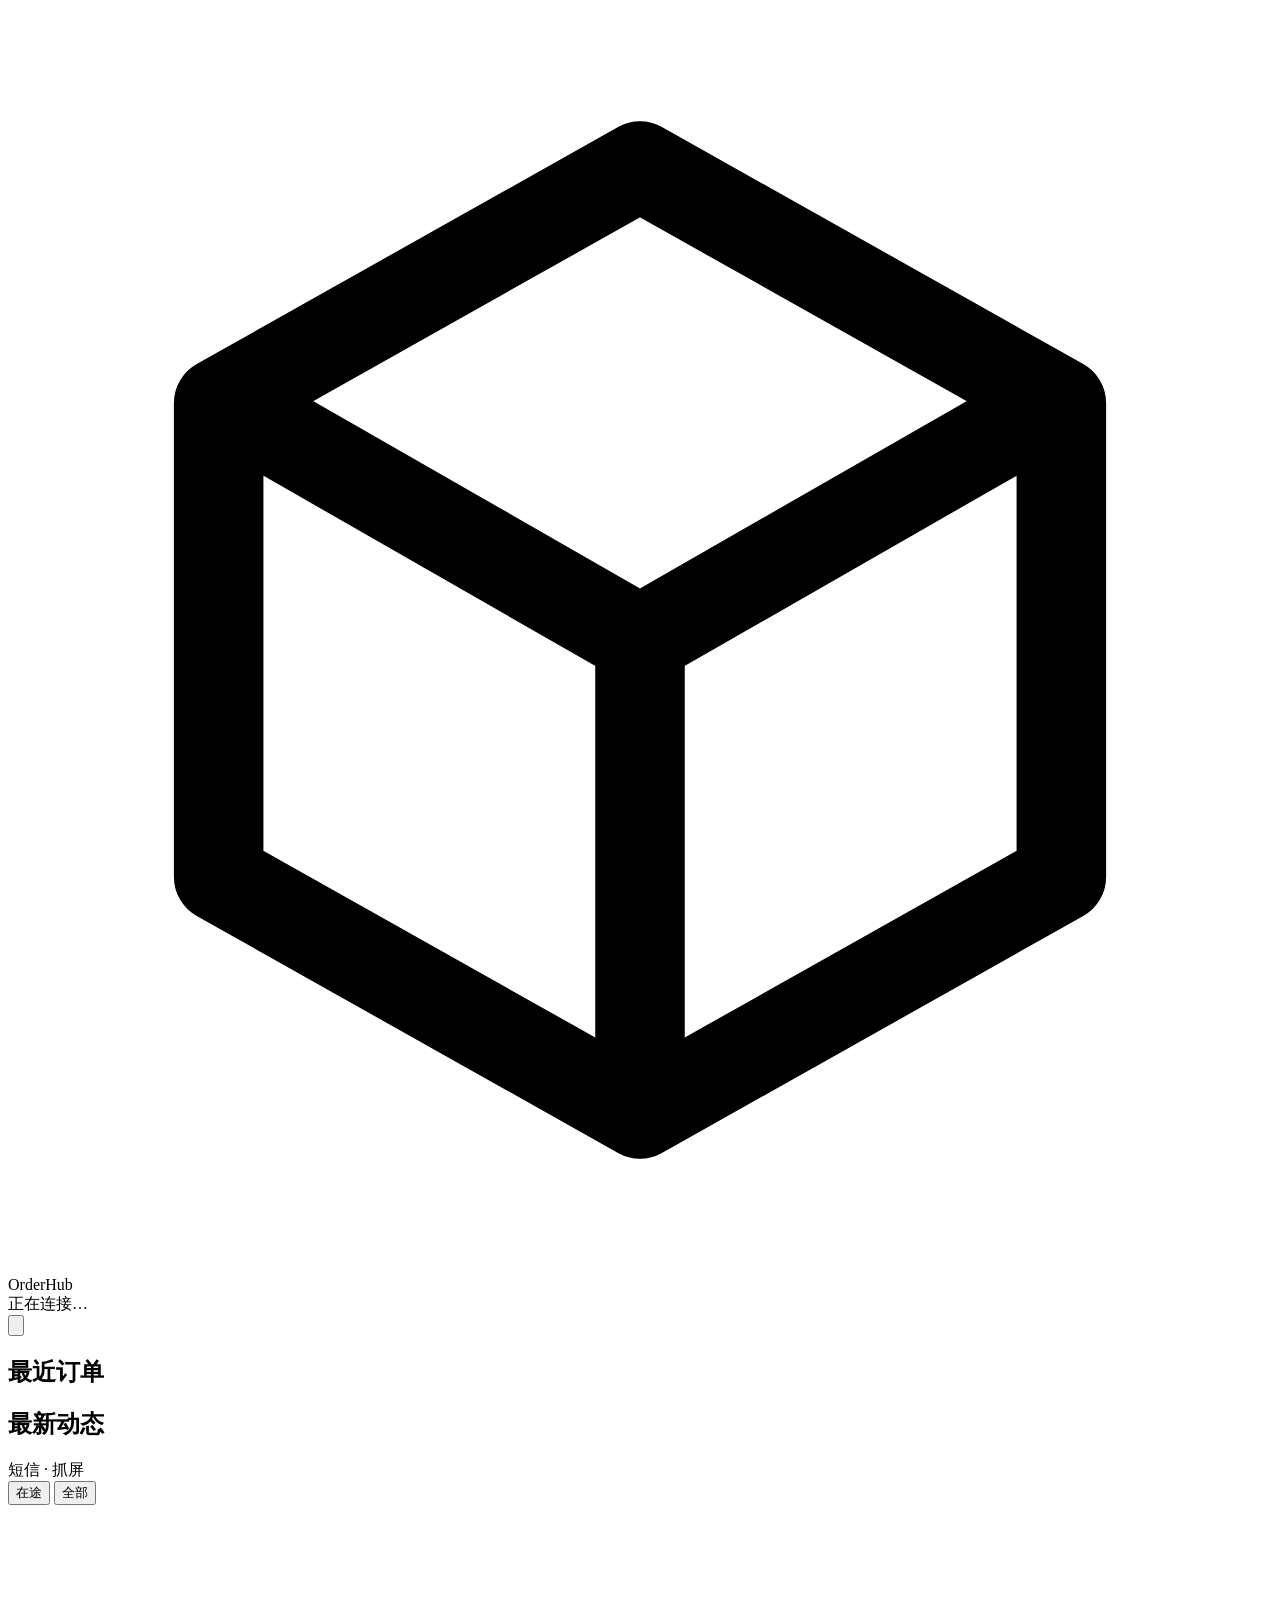
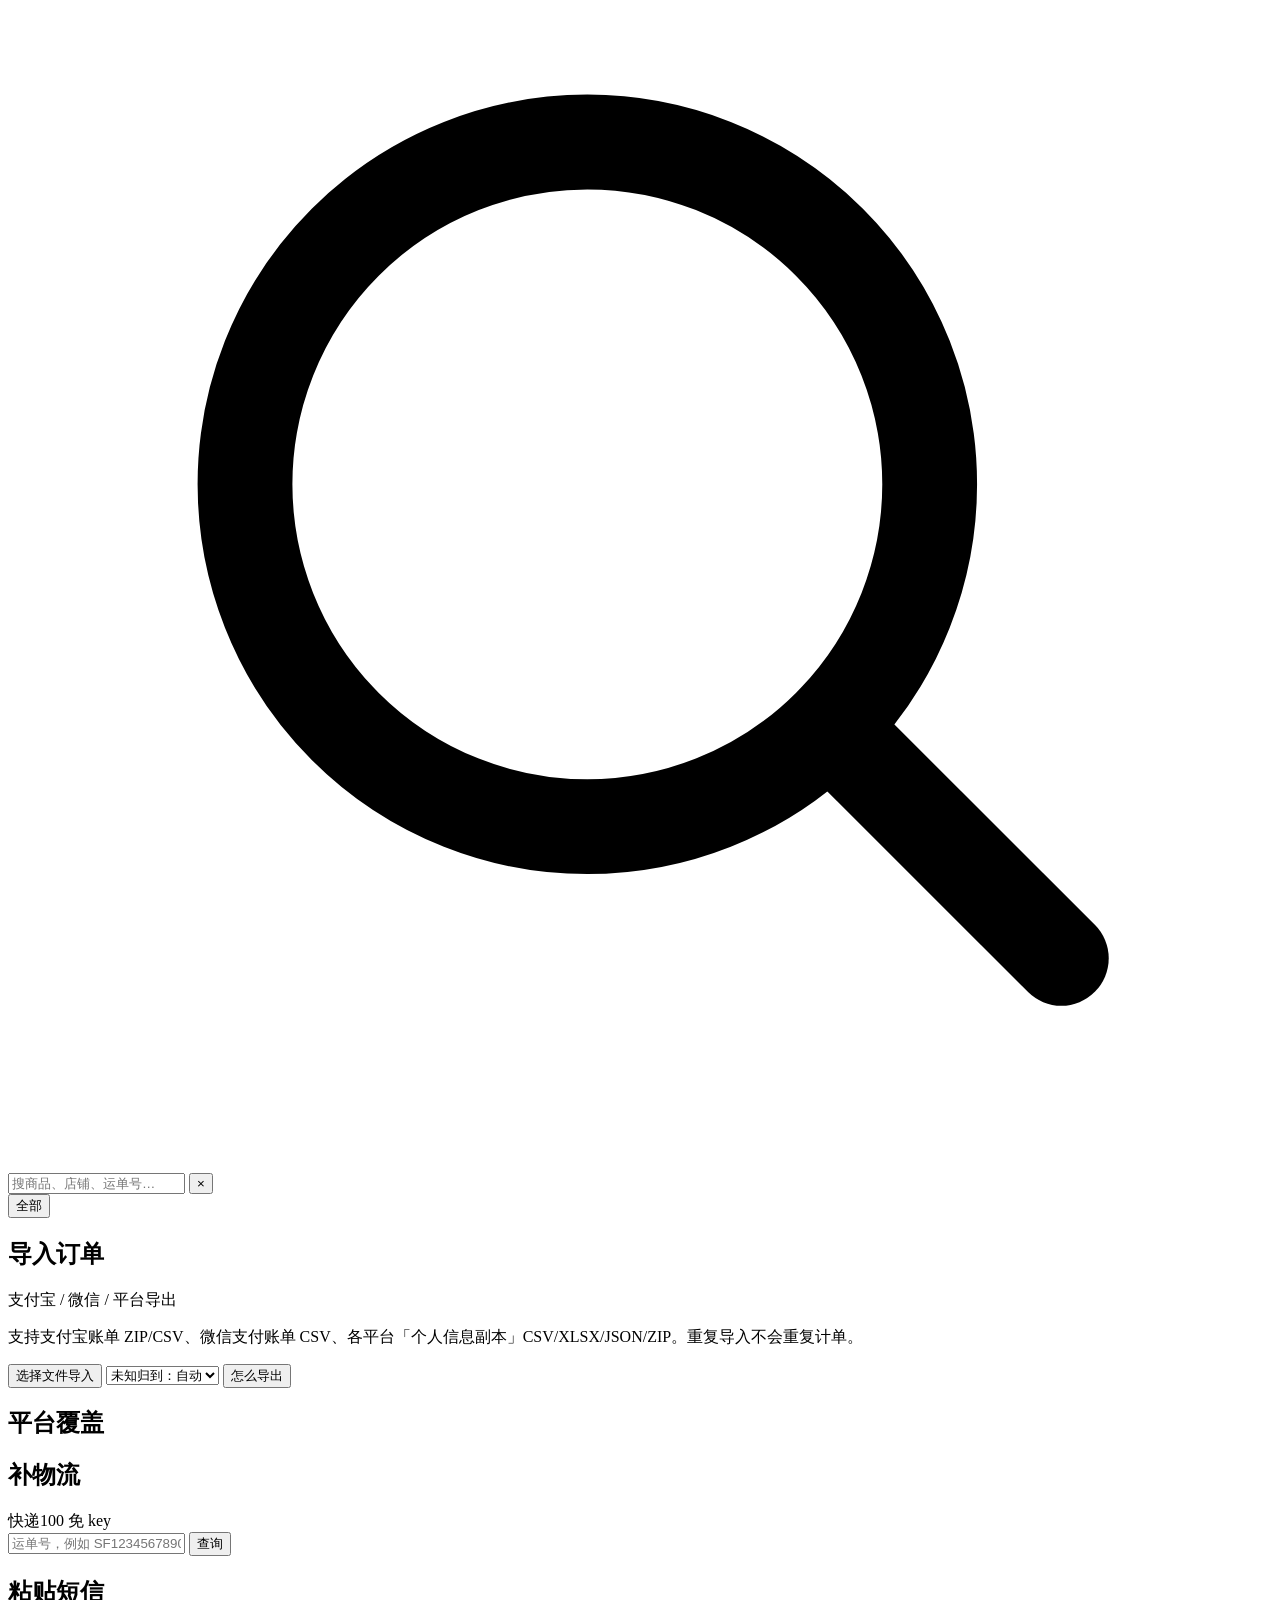
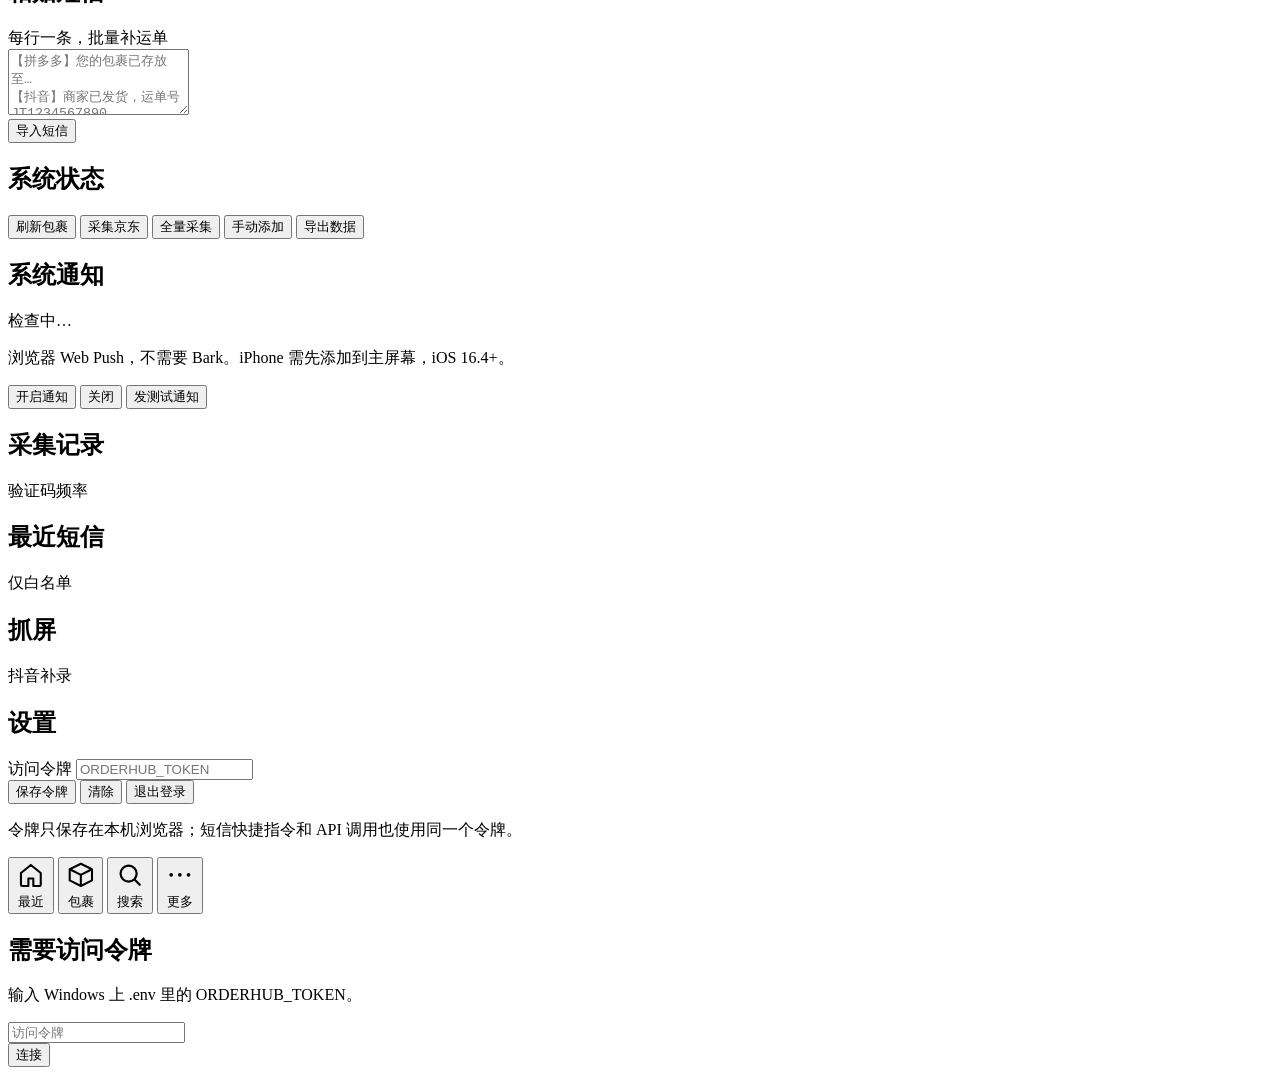
==== commit 9db03354: "feat(import): default platform for unknown bill merchants; free tracking polling - add default_platf" ====
--- a/web/index.html
+++ b/web/index.html
@@ -80,6 +80,9 @@
           <input type="file" id="importFile" accept=".csv,.zip,.xlsx,.json,.txt" hidden>
           <div class="button-row">
             <button class="btn primary" id="importBtn">选择文件导入</button>
+            <select id="importPlatform" class="inline-select" aria-label="未知平台默认归到">
+              <option value="">未知归到：自动</option>
+            </select>
             <button class="btn ghost" id="importHelpBtn">怎么导出</button>
           </div>
           <div id="importResult" class="import-result hidden"></div>
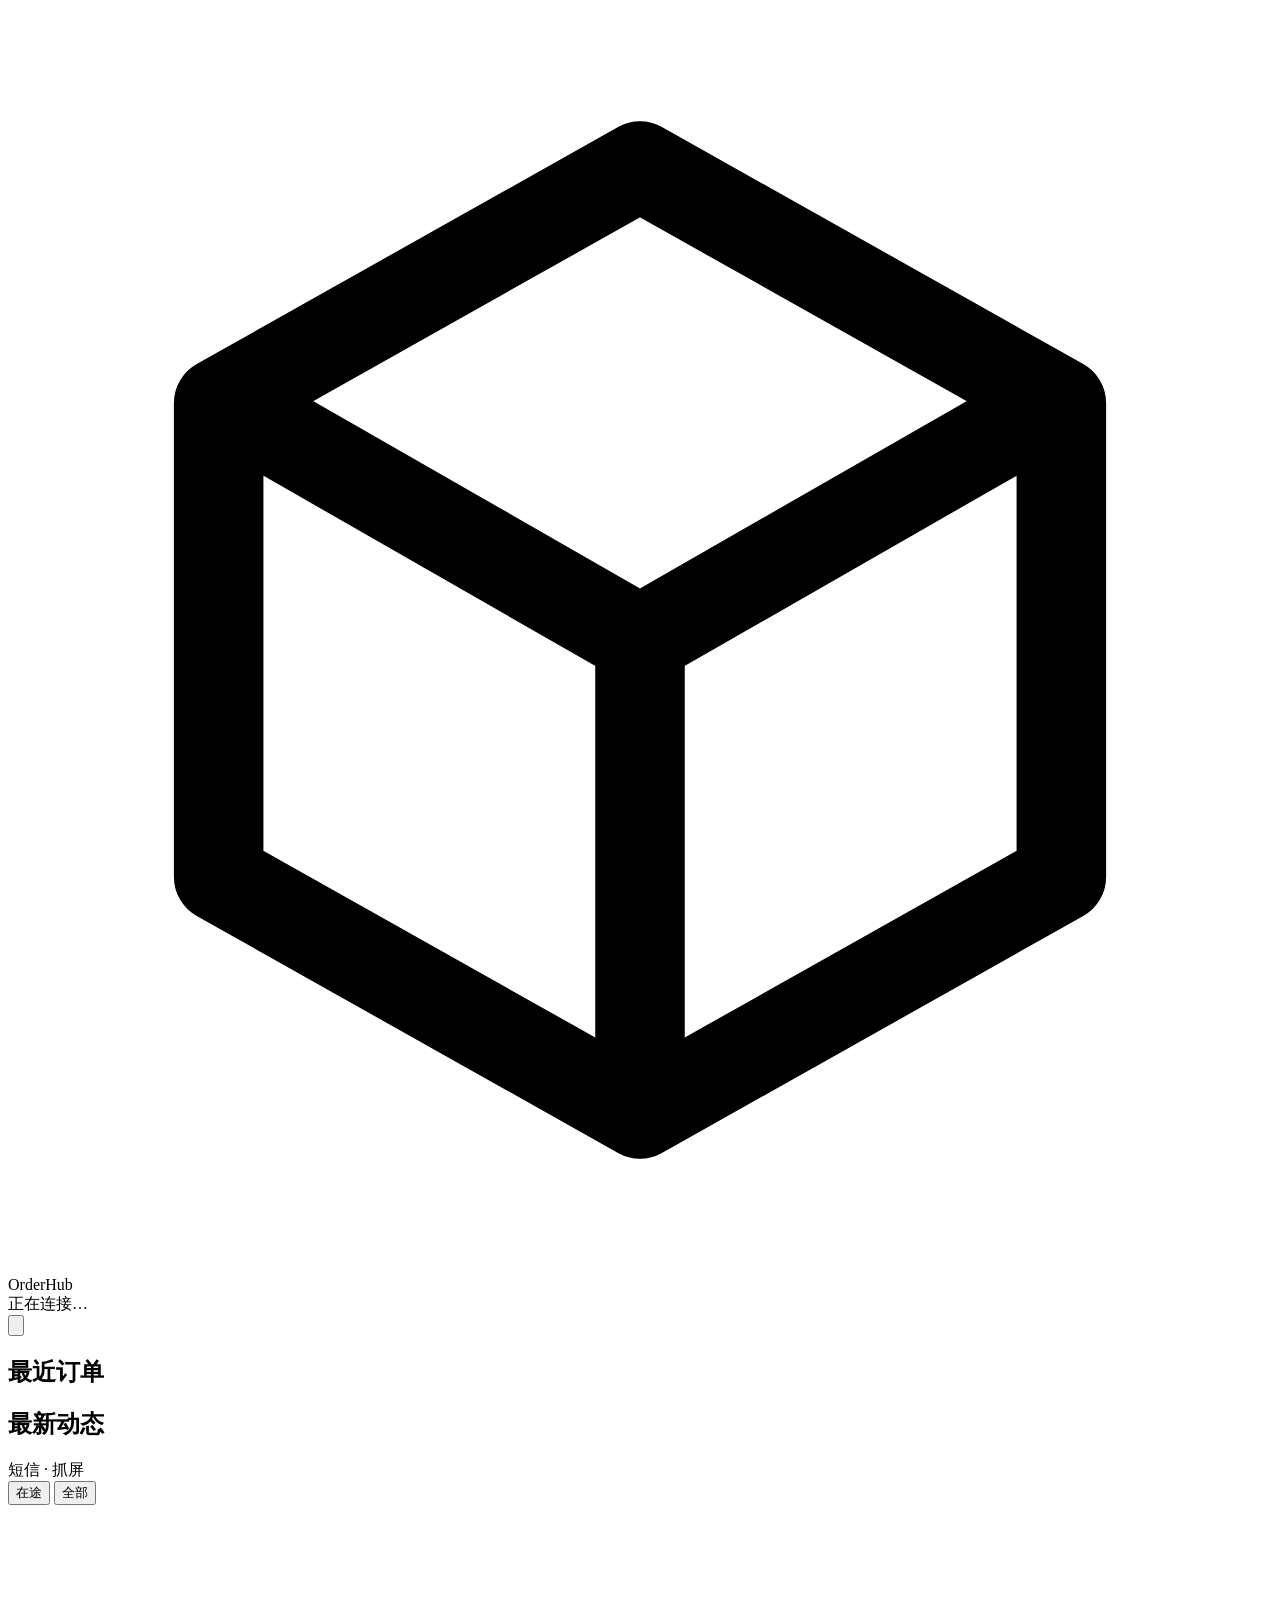
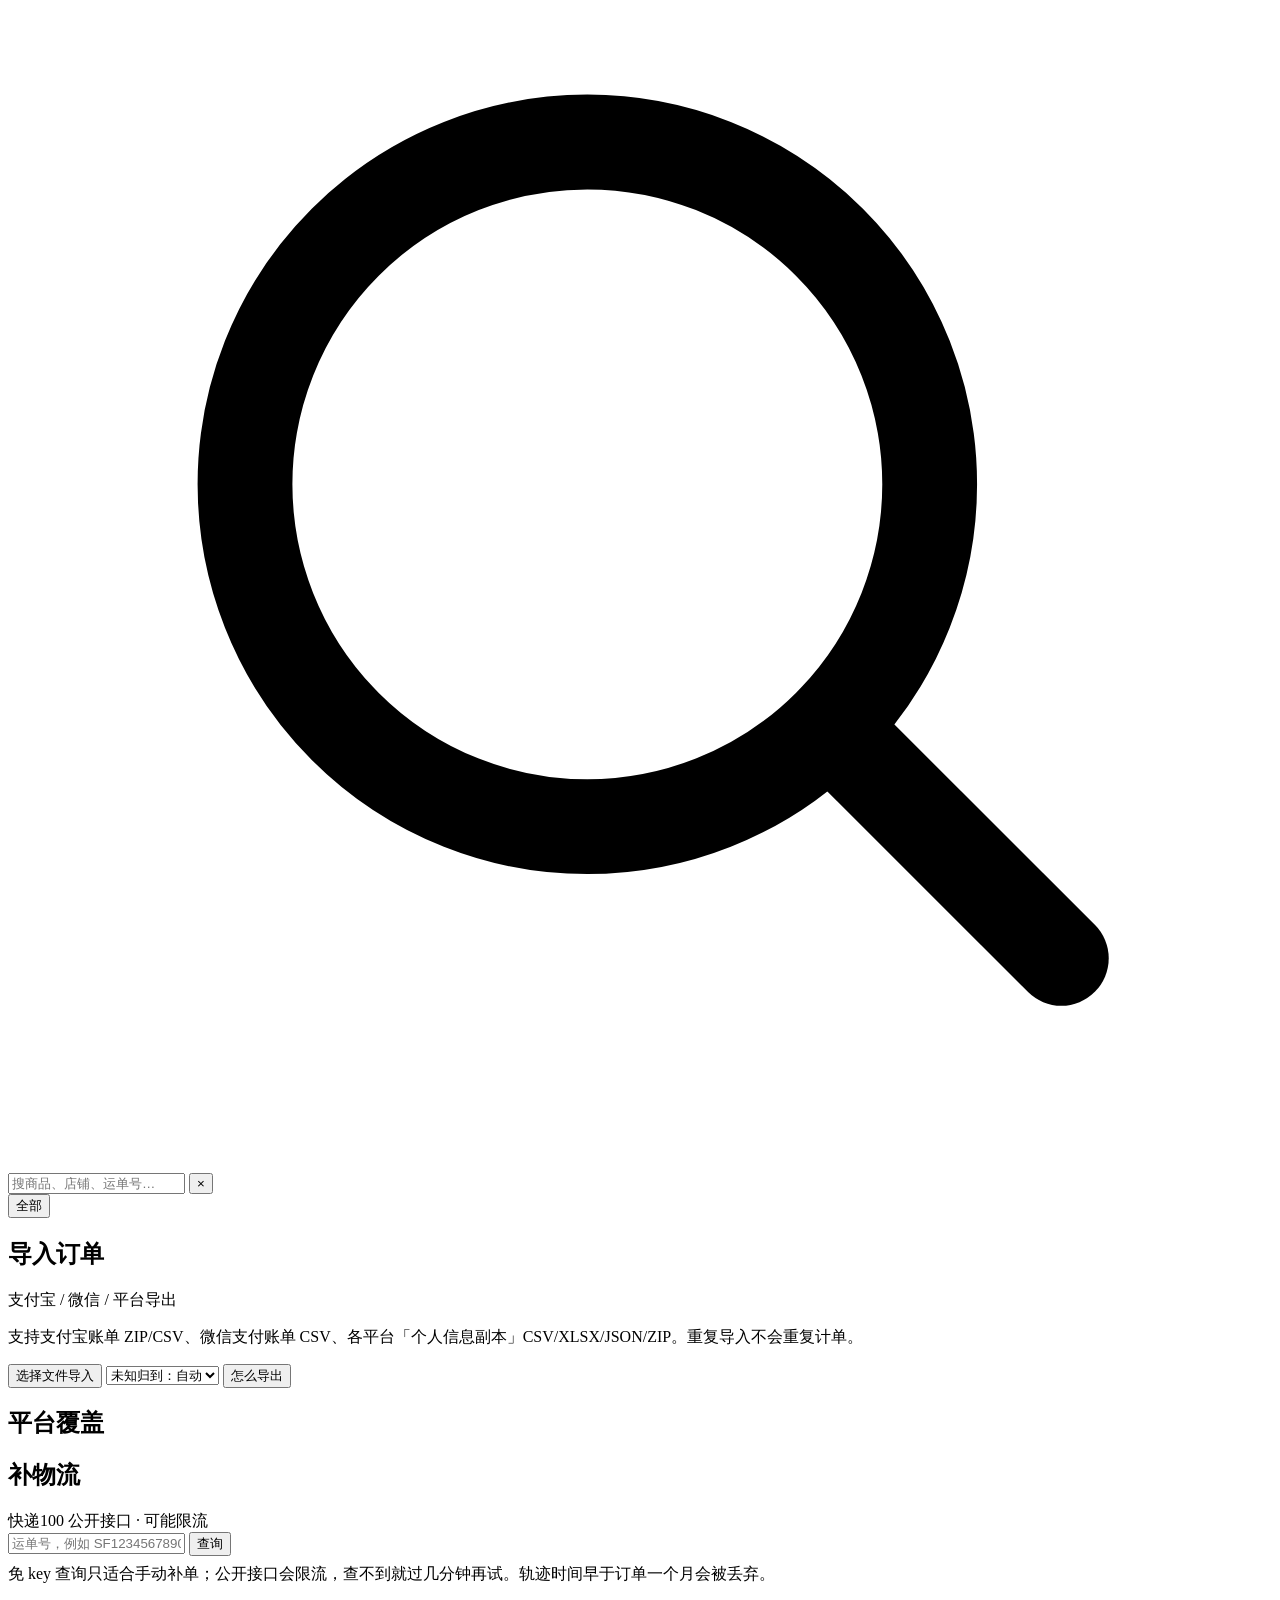
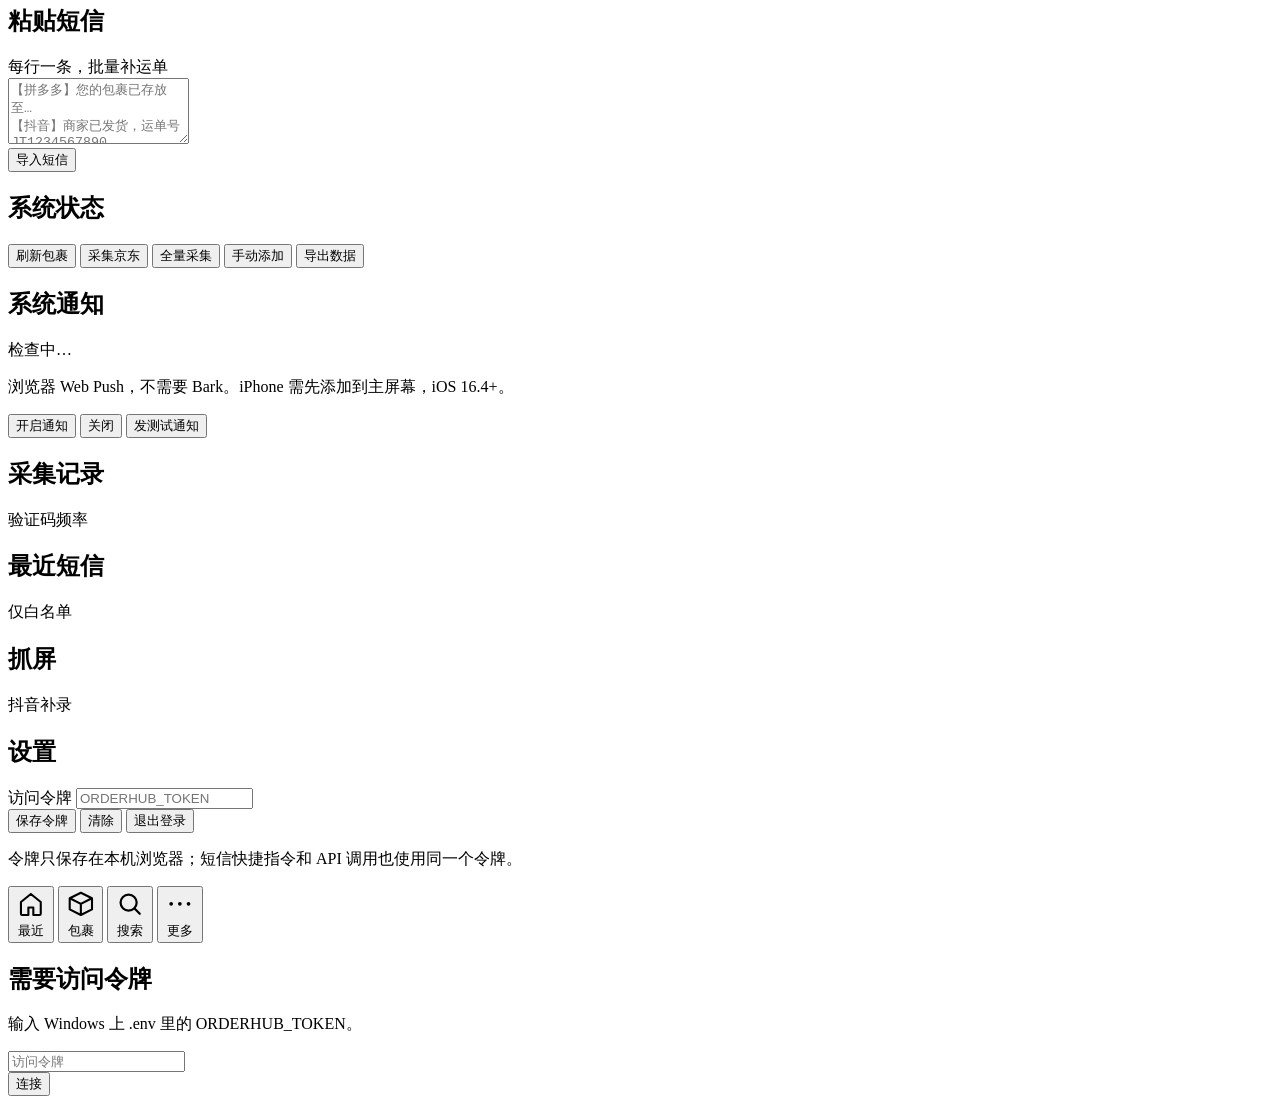
==== commit 3c0a6de8: "fix(tracking): keep free lookup manual-only, reject recycled waybill traces - public kuaidi100 endpo" ====
--- a/web/index.html
+++ b/web/index.html
@@ -97,11 +97,12 @@
         </div>
 
         <div class="panel">
-          <div class="panel-head"><h2>补物流</h2><span class="muted">快递100 免 key</span></div>
+          <div class="panel-head"><h2>补物流</h2><span class="muted">快递100 公开接口 · 可能限流</span></div>
           <div class="button-row">
             <input id="trackingInput" placeholder="运单号，例如 SF1234567890123" autocomplete="off">
             <button class="btn" id="trackingBtn">查询</button>
           </div>
+          <p class="muted small" style="margin:8px 0 0">免 key 查询只适合手动补单；公开接口会限流，查不到就过几分钟再试。轨迹时间早于订单一个月会被丢弃。</p>
           <div id="trackingResult" class="muted small"></div>
         </div>
 
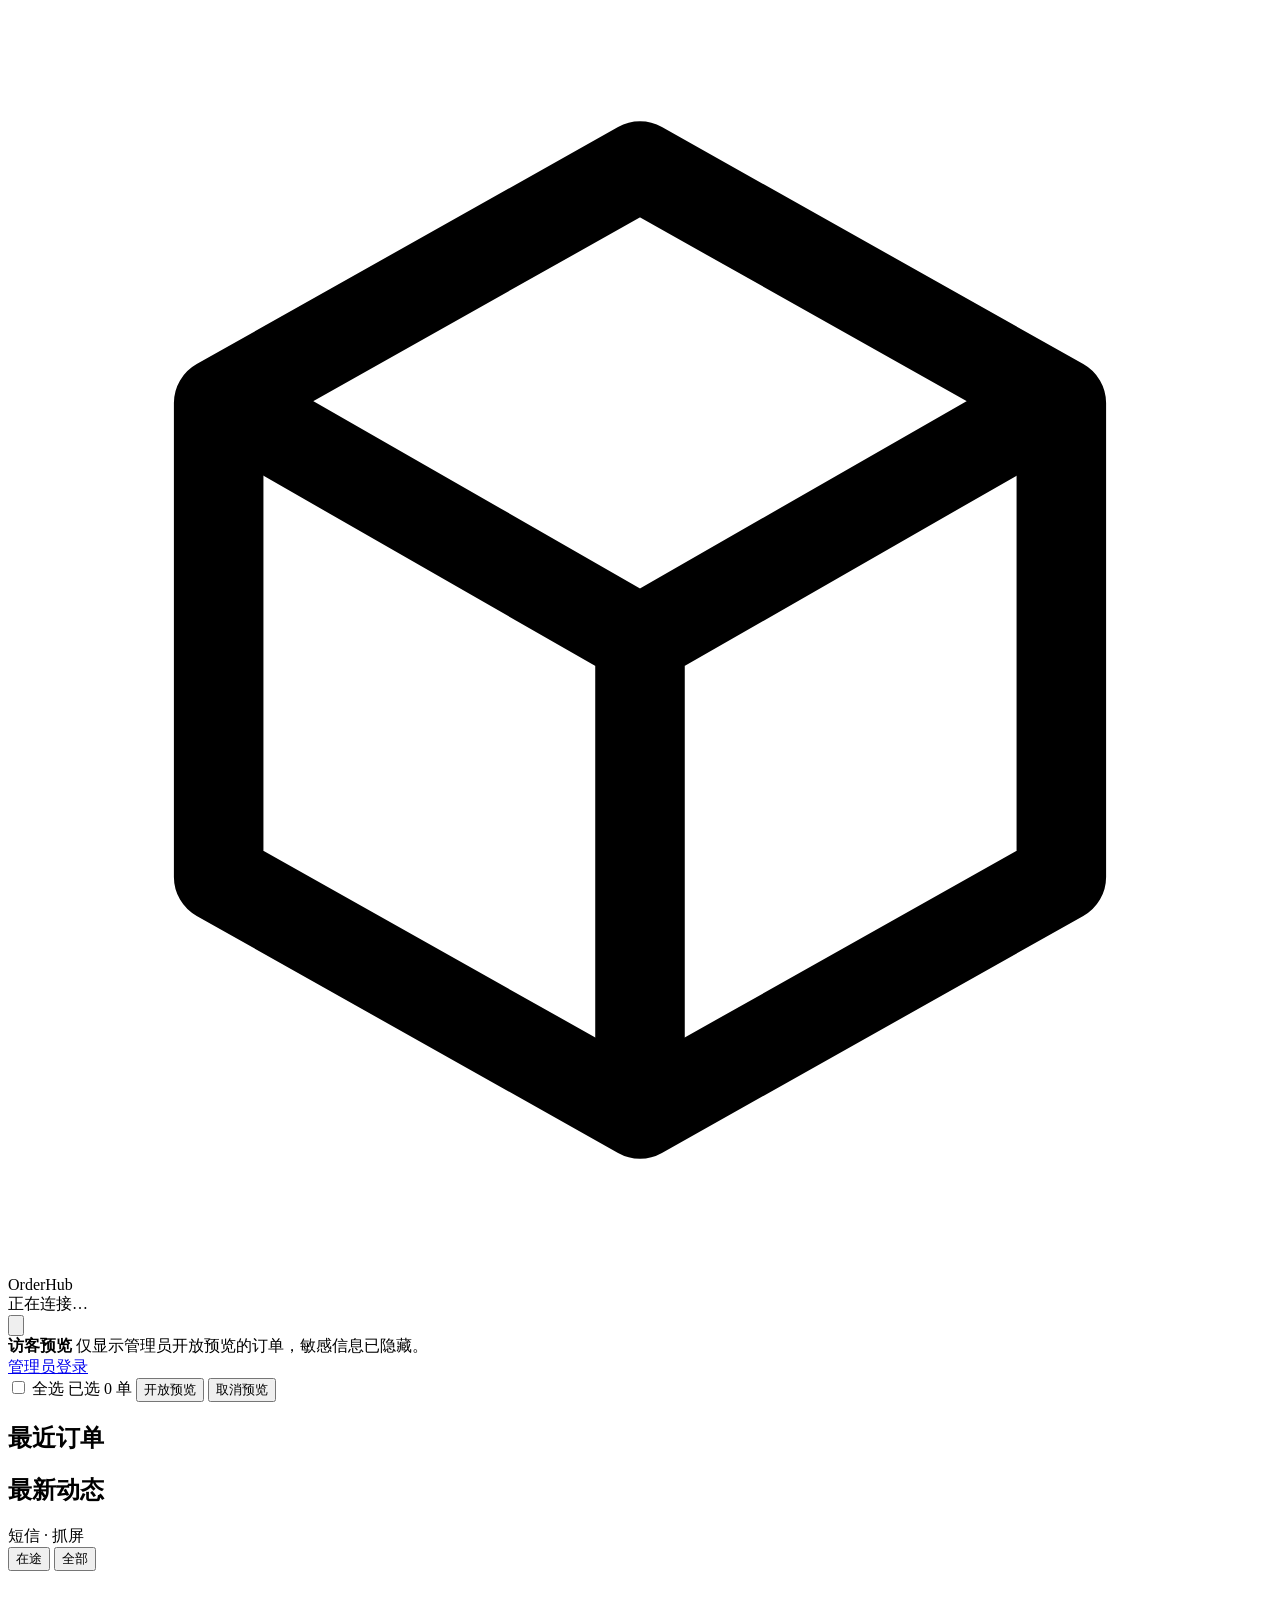
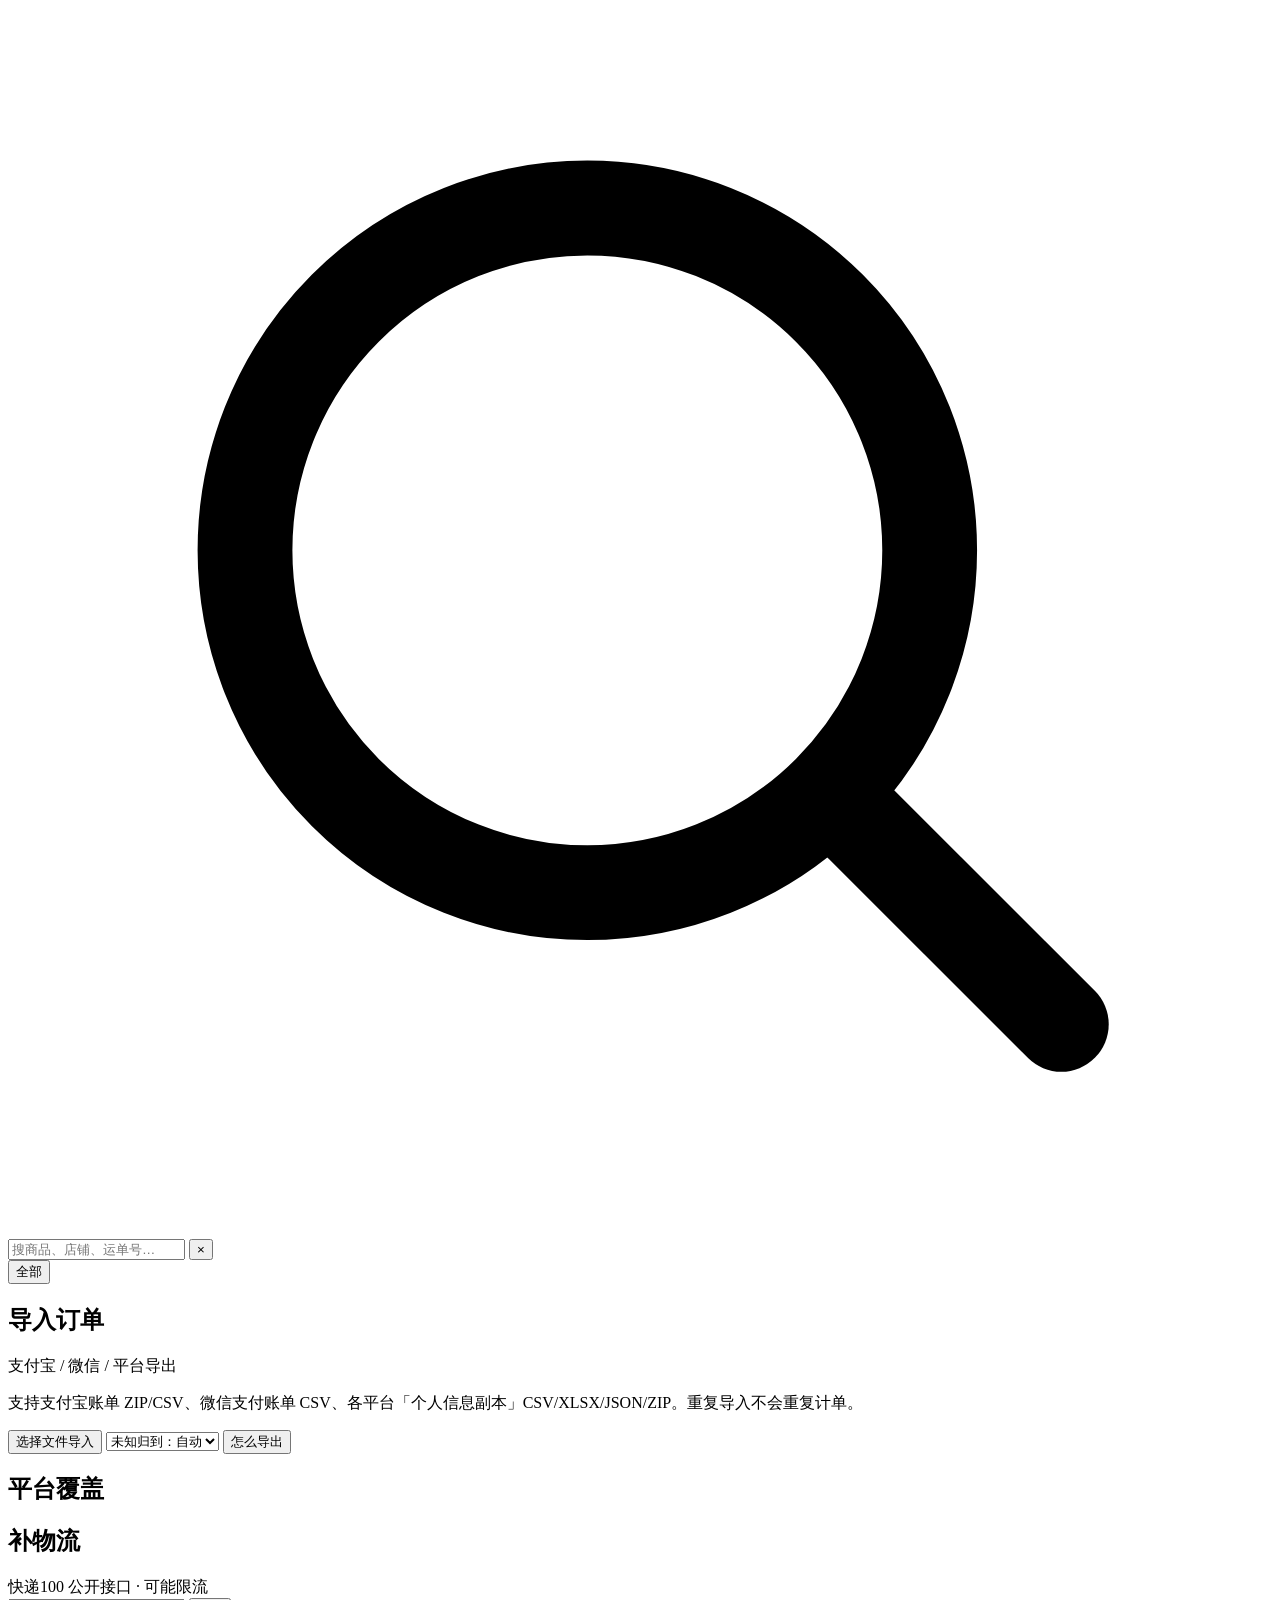
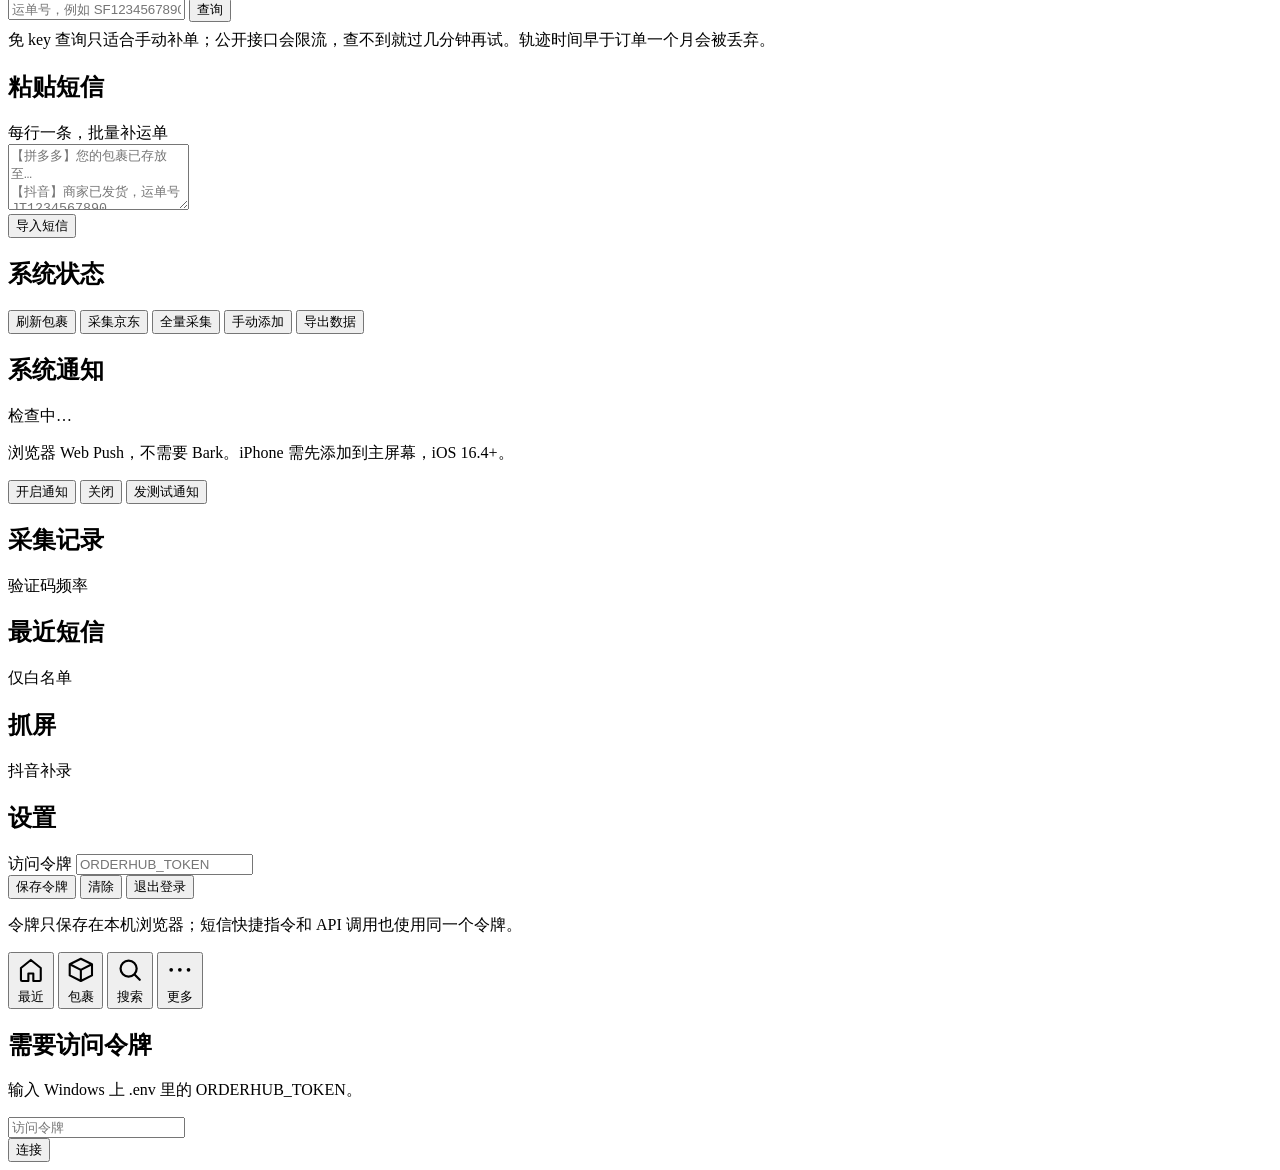
==== commit f75c9104: "feat(access): add homepage admin SSO and visitor order previews - verify the zxLumen-Blog zx_admin c" ====
--- a/web/index.html
+++ b/web/index.html
@@ -31,19 +31,32 @@
     </header>
 
     <main id="main">
+      <div class="visitor-banner hidden" id="visitorBanner">
+        <div>
+          <strong>访客预览</strong>
+          <span class="muted" id="visitorHint">仅显示管理员开放预览的订单，敏感信息已隐藏。</span>
+        </div>
+        <a class="btn ghost" href="/login">管理员登录</a>
+      </div>
       <section class="view" id="view-recent">
-        <div class="summary-grid" id="summaryGrid"></div>
-        <div class="filter-row" id="recentPlatforms"></div>
+        <div class="summary-grid admin-only" id="summaryGrid"></div>
+        <div class="filter-row admin-only" id="recentPlatforms"></div>
+        <div class="batch-bar admin-only hidden" id="batchBar">
+          <label class="batch-check"><input type="checkbox" id="selectAllOrders"> 全选</label>
+          <span class="muted small" id="selectedCount">已选 0 单</span>
+          <button class="btn mini" id="batchPreviewOn">开放预览</button>
+          <button class="btn ghost mini" id="batchPreviewOff">取消预览</button>
+        </div>
         <div class="section-head">
           <h2>最近订单</h2>
           <span class="muted" id="recentHint"></span>
         </div>
         <div id="recentList" class="list"></div>
-        <div class="section-head spaced">
+        <div class="section-head spaced admin-only">
           <h2>最新动态</h2>
           <span class="muted">短信 · 抓屏</span>
         </div>
-        <div id="recentActivity" class="timeline compact"></div>
+        <div id="recentActivity" class="timeline compact admin-only"></div>
       </section>
 
       <section class="view hidden" id="view-parcels">
@@ -173,15 +186,15 @@
         <svg viewBox="0 0 24 24" fill="none"><path d="M4 10.5 12 4l8 6.5V20a1 1 0 0 1-1 1h-5v-6H10v6H5a1 1 0 0 1-1-1v-9.5Z" stroke="currentColor" stroke-width="1.7" stroke-linejoin="round"/></svg>
         <span>最近</span>
       </button>
-      <button class="tab" data-tab="parcels">
+      <button class="tab admin-only" data-tab="parcels">
         <svg viewBox="0 0 24 24" fill="none"><path d="M3 7.5 12 3l9 4.5v9L12 21l-9-4.5v-9Z" stroke="currentColor" stroke-width="1.7" stroke-linejoin="round"/><path d="M3.5 7.7 12 12l8.5-4.3M12 12v9" stroke="currentColor" stroke-width="1.7" stroke-linejoin="round"/></svg>
         <span>包裹</span>
       </button>
-      <button class="tab" data-tab="search">
+      <button class="tab admin-only" data-tab="search">
         <svg viewBox="0 0 24 24" fill="none"><circle cx="11" cy="11" r="6.5" stroke="currentColor" stroke-width="1.8"/><path d="m16 16 4 4" stroke="currentColor" stroke-width="1.8" stroke-linecap="round"/></svg>
         <span>搜索</span>
       </button>
-      <button class="tab" data-tab="more">
+      <button class="tab admin-only" data-tab="more">
         <svg viewBox="0 0 24 24" fill="none"><circle cx="5" cy="12" r="1.5" fill="currentColor"/><circle cx="12" cy="12" r="1.5" fill="currentColor"/><circle cx="19" cy="12" r="1.5" fill="currentColor"/></svg>
         <span>更多</span>
       </button>
